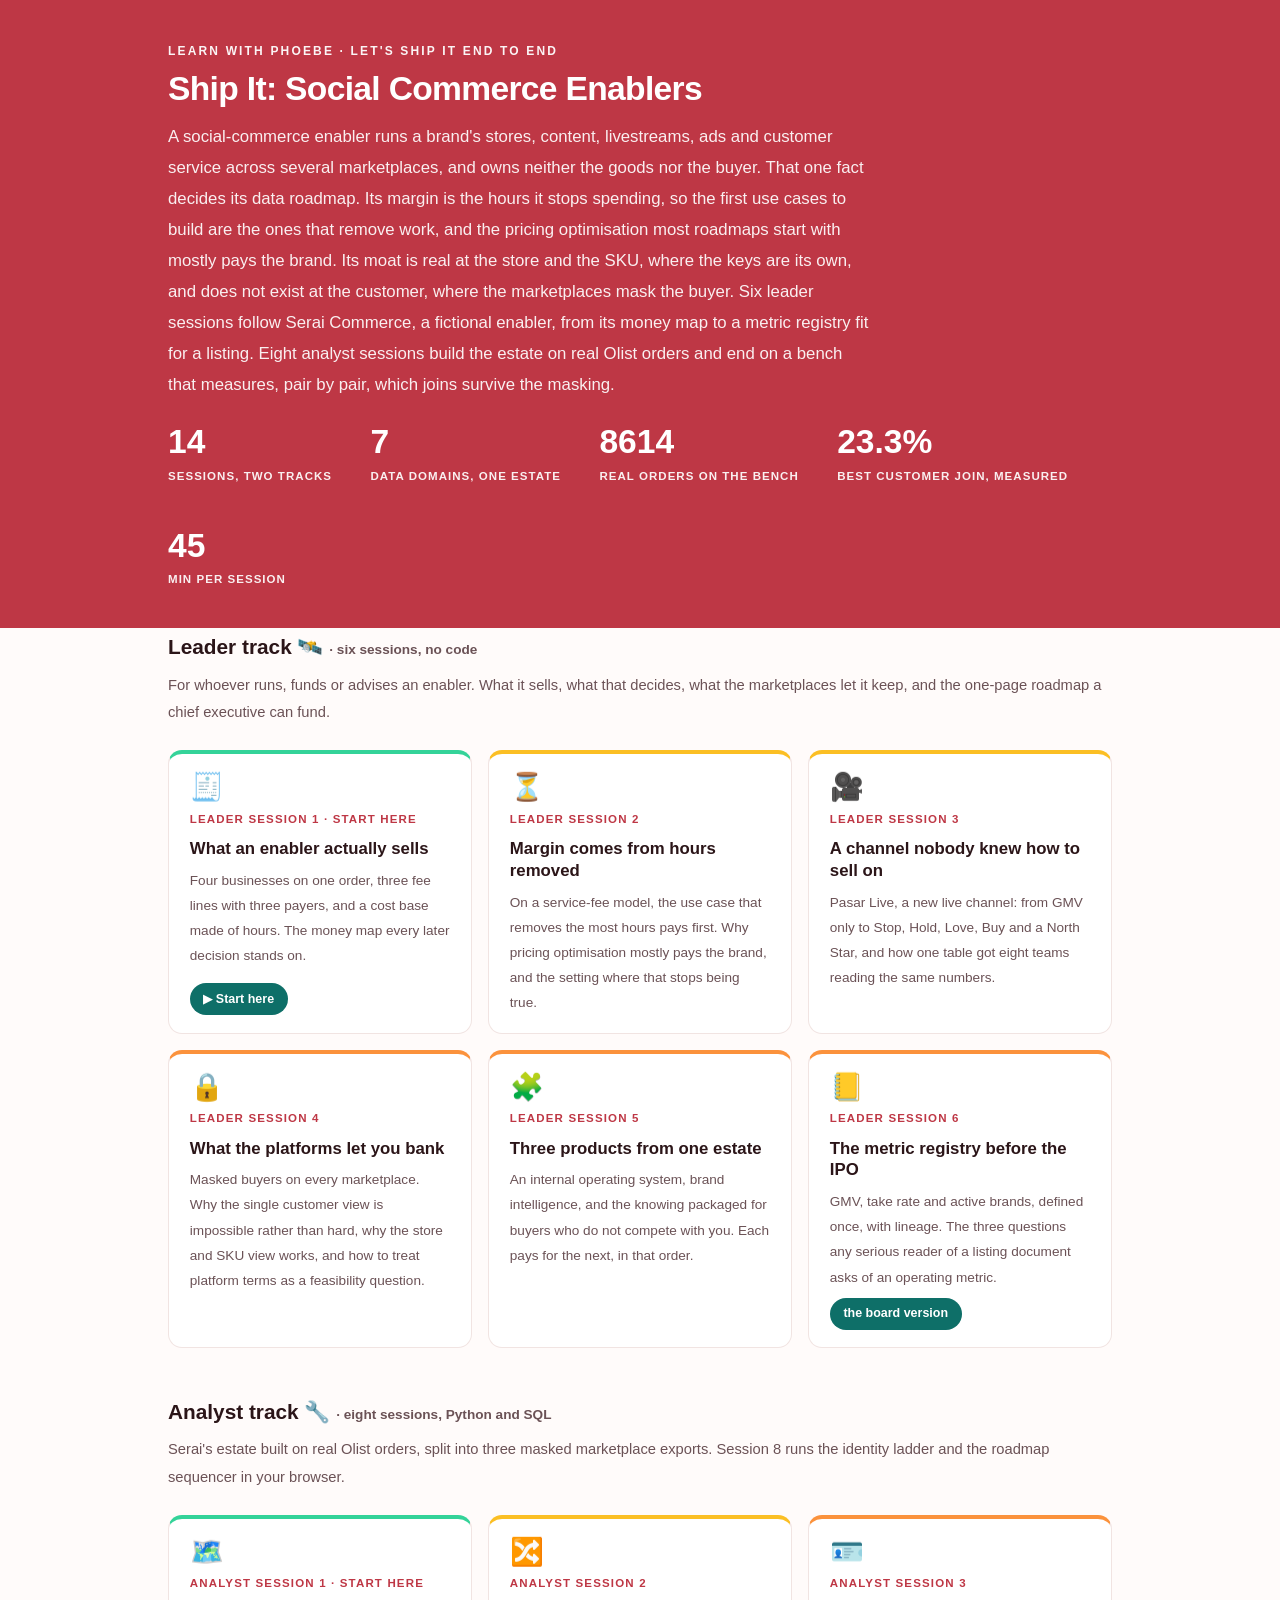
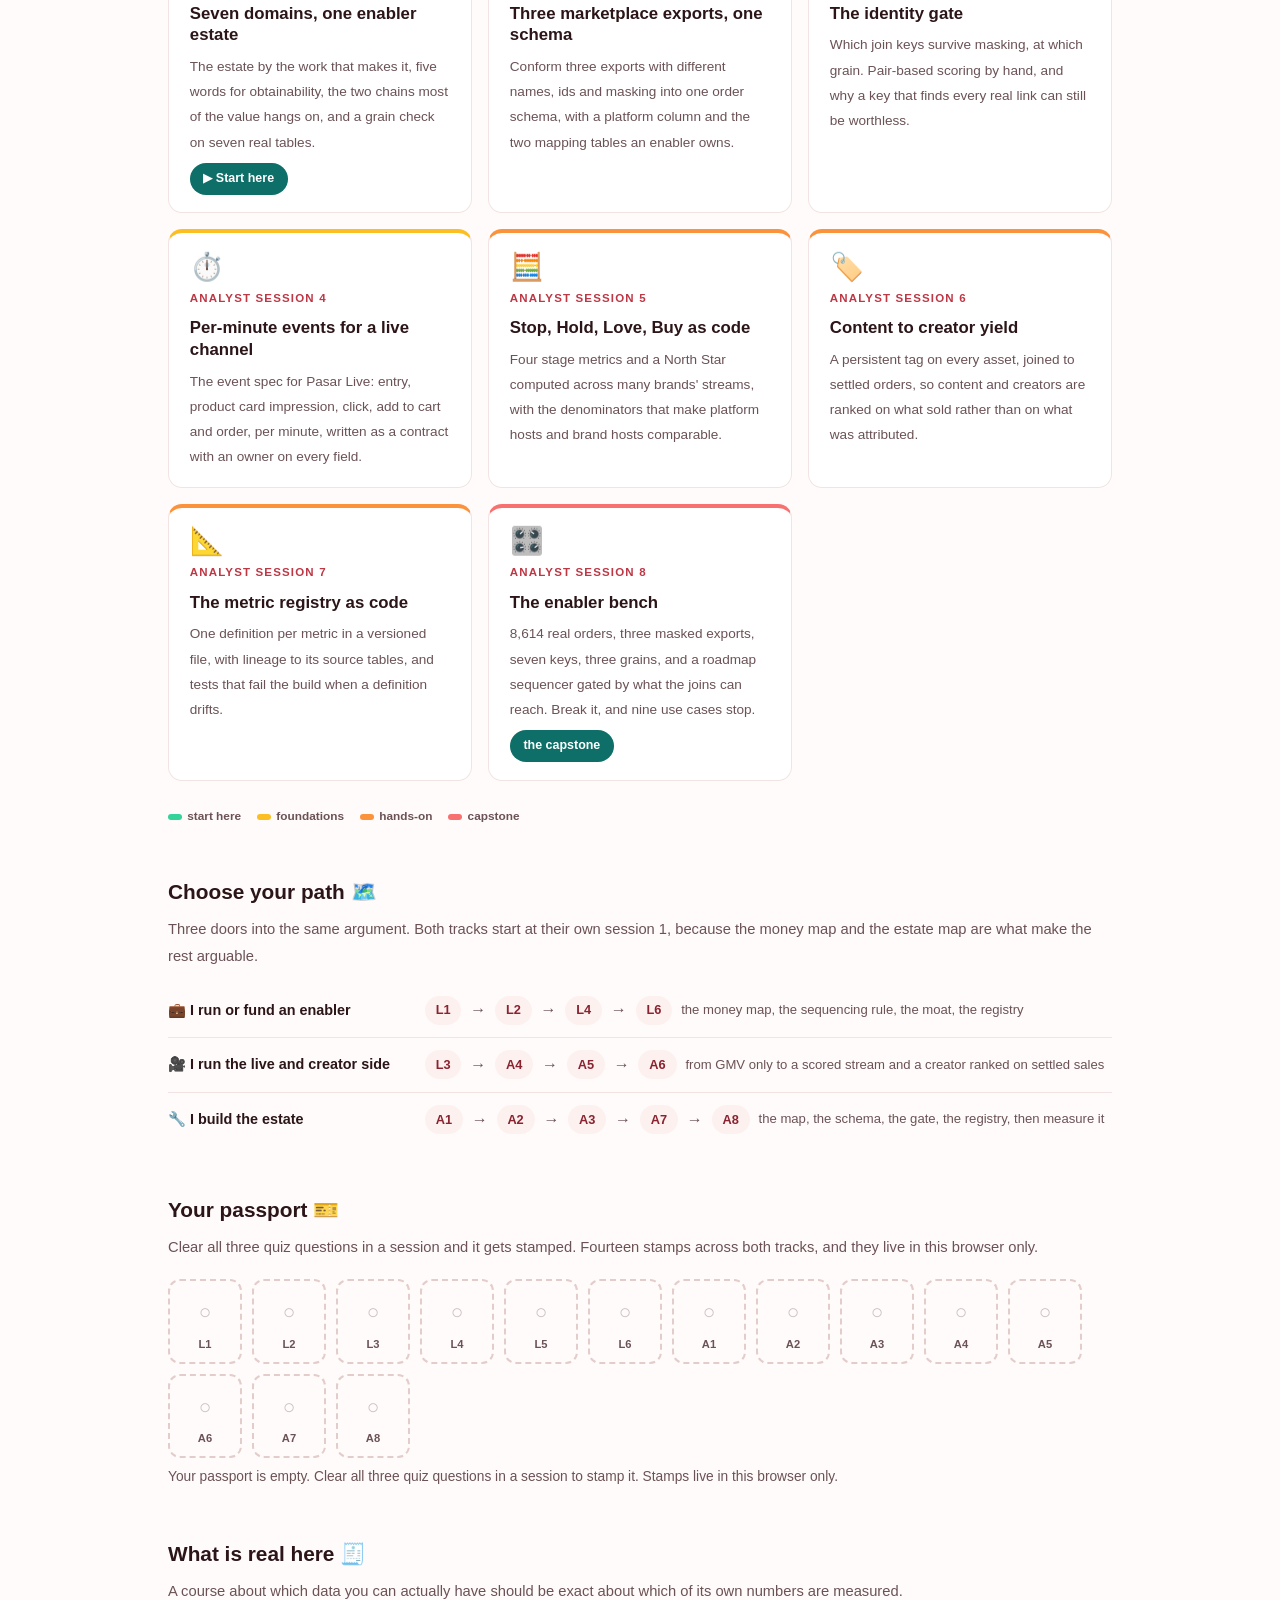
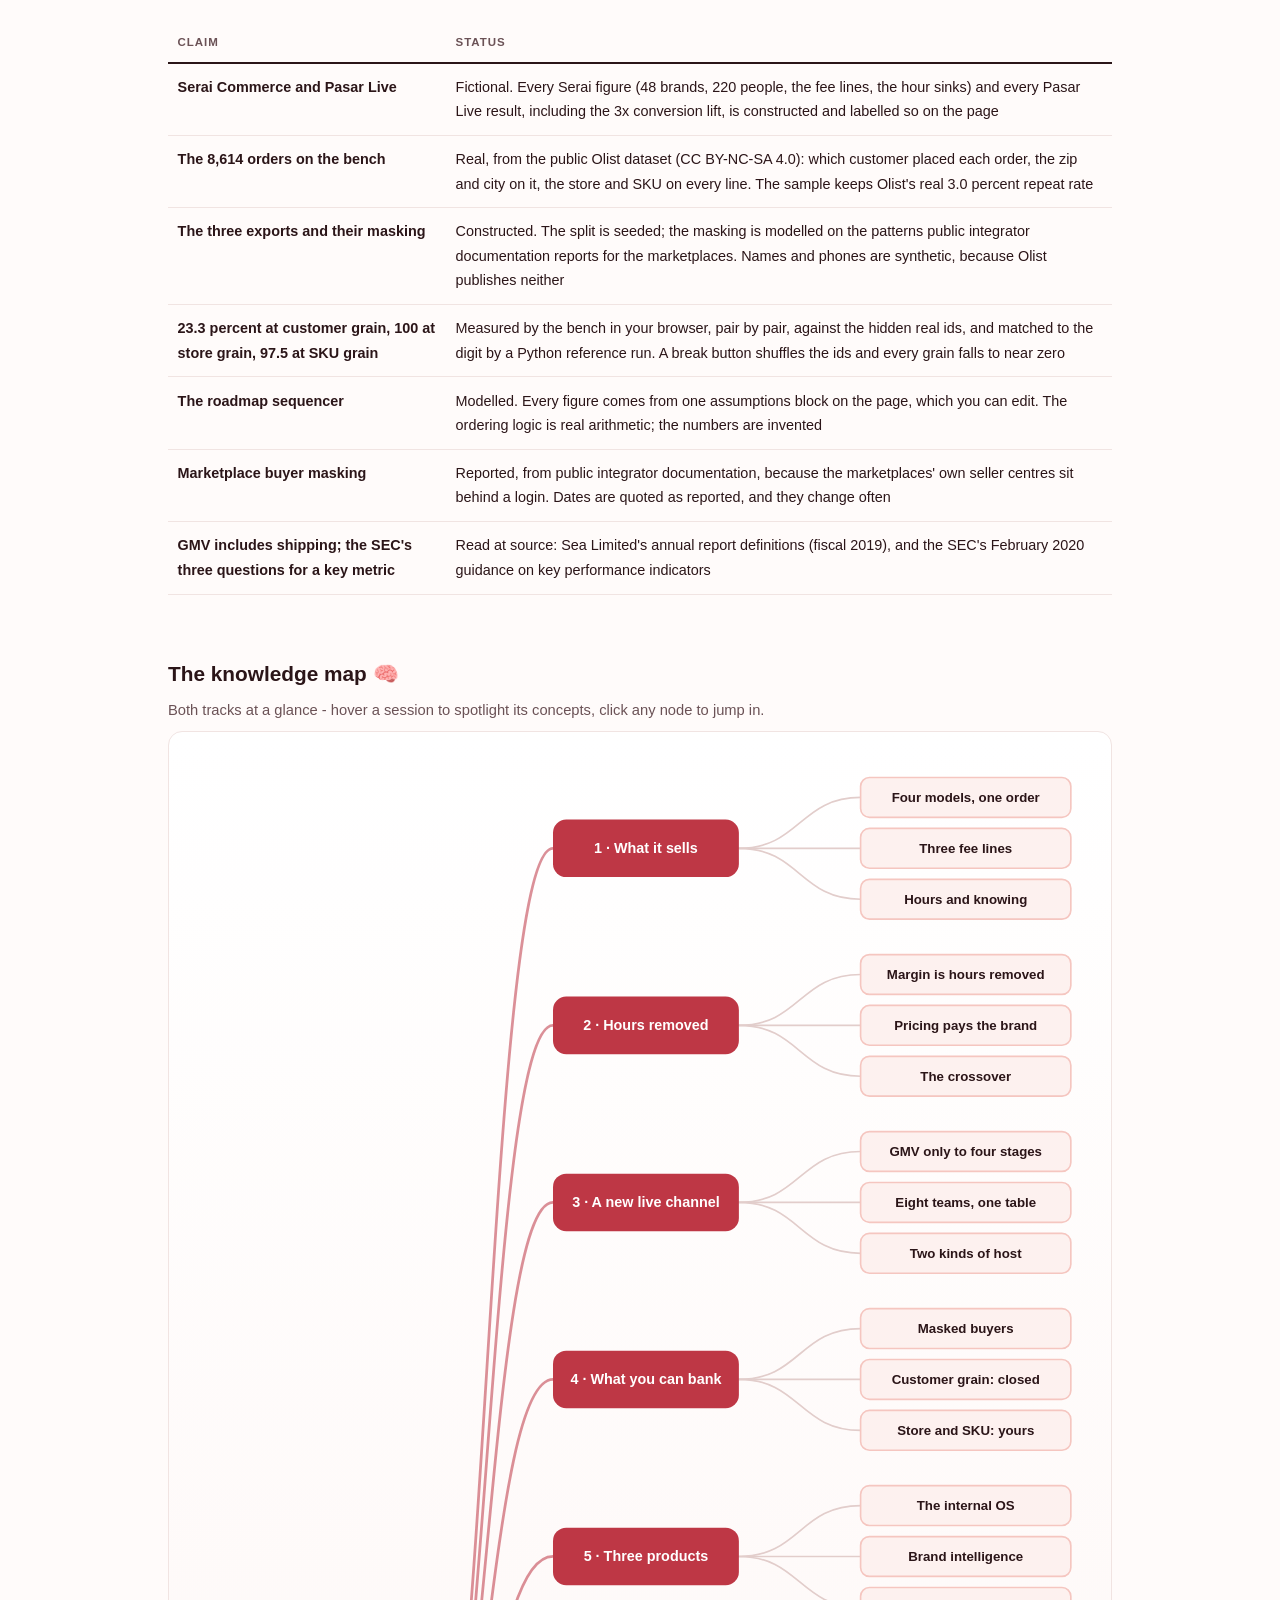
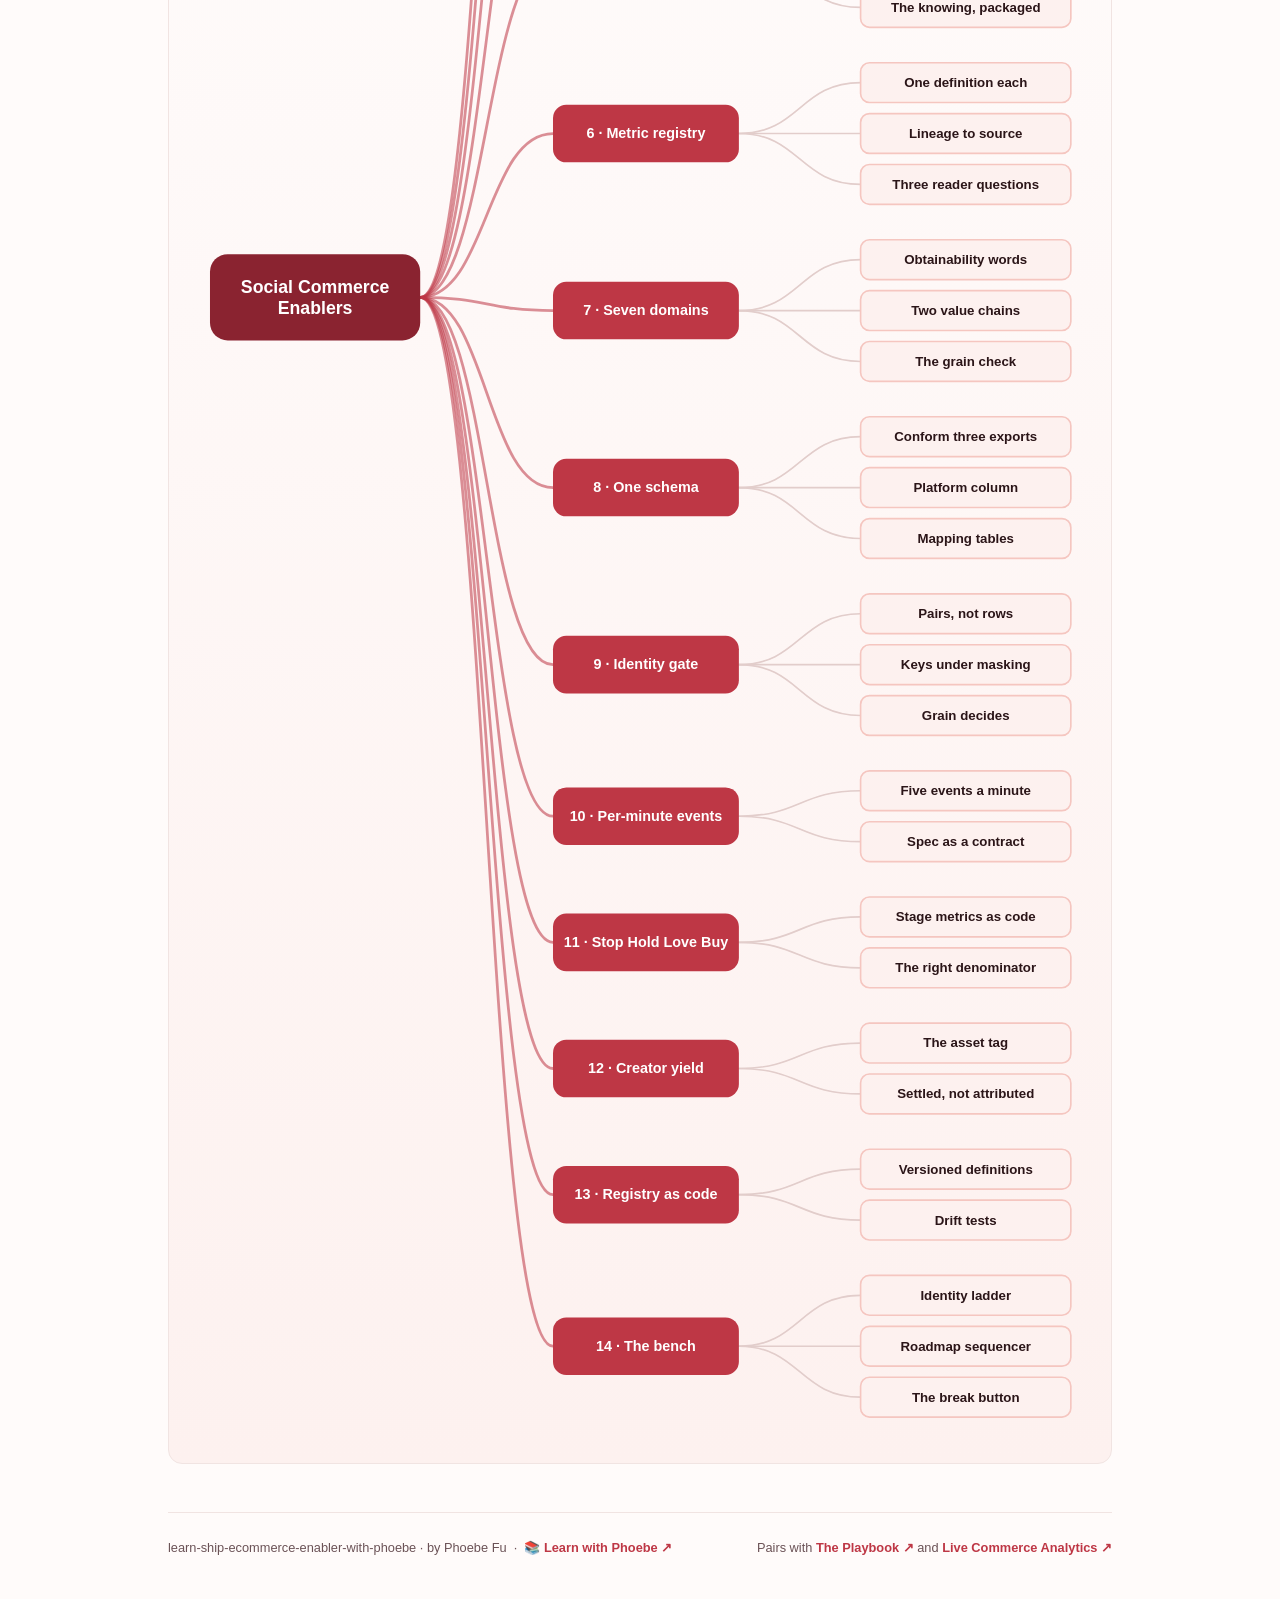
==== index.html @ 6686a864 "Ship It: Social Commerce Enablers - leader 6 + analyst 8 with a real enabler bench A fictional SEA e" ====
<!DOCTYPE html>
<html lang="en">
<head>
<meta charset="UTF-8">
<meta name="viewport" content="width=device-width, initial-scale=1.0">
<!-- social:start -->
<meta name="description" content="Fourteen sessions on the data roadmap of a social-commerce enabler: what it sells, why its margin is hours removed, what the marketplaces let it keep, and a bench on real orders where the customer join stops at 23.3 percent and the store join holds at 100. Free, by Phoebe Fu.">
<meta property="og:type" content="website">
<meta property="og:site_name" content="Learn with Phoebe">
<meta property="og:title" content="Ship It: Social Commerce Enablers - Learn with Phoebe">
<meta property="og:description" content="An enabler owns neither the goods nor the buyer. So its margin is hours removed, its moat is the store and the SKU, and pricing optimisation mostly pays the brand.">
<meta property="og:url" content="https://phoebefu6.github.io/learn-ship-ecommerce-enabler-with-phoebe/">
<meta property="og:image" content="https://phoebefu6.github.io/learn-ship-ecommerce-enabler-with-phoebe/assets/og-cover.png">
<meta name="twitter:card" content="summary_large_image">
<meta name="twitter:title" content="Ship It: Social Commerce Enablers - Learn with Phoebe">
<meta name="twitter:description" content="The customer join stops at 23.3 percent. The store join holds at 100. Build the roadmap on the one that holds.">
<meta name="twitter:image" content="https://phoebefu6.github.io/learn-ship-ecommerce-enabler-with-phoebe/assets/og-cover.png">
<!-- social:end -->
<title>Ship It: Social Commerce Enablers - Learn with Phoebe</title>
<link rel="stylesheet" href="assets/style.css?v=2">
<style>

  .stats-row { display: flex; gap: 2.4rem; margin-top: 1.5rem; flex-wrap: wrap; }
  .stat b { display: block; font-size: 2.1rem; font-weight: 800; line-height: 1.05; font-variant-numeric: tabular-nums; }
  .stat span { font-size: .72rem; opacity: .92; text-transform: uppercase; letter-spacing: .09em; font-weight: 600; }

  .course-grid { display: grid; grid-template-columns: repeat(auto-fit, minmax(17rem, 1fr)); gap: 1rem; margin-top: 1.5rem; }
  .course-card {
    border: 1px solid var(--hairline);
    border-top: 4px solid var(--diff, var(--indigo));
    border-radius: var(--radius);
    padding: 1.2rem 1.3rem 1.1rem;
    display: flex;
    flex-direction: column;
    gap: .5rem;
    text-decoration: none;
    color: var(--ink);
    background: #fff;
    transition: box-shadow .15s ease, border-color .15s ease, transform .15s ease;
    position: relative;
  }
  .course-card:hover { border-color: var(--indigo-soft); border-top-color: var(--diff, var(--indigo)); box-shadow: 0 8px 28px rgba(var(--shadow-rgb),.16); transform: translateY(-3px); }
  .course-card .cicon { font-size: 1.7rem; line-height: 1; }
  .course-card .cnum { font-size: .72rem; font-weight: 700; color: var(--indigo); text-transform: uppercase; letter-spacing: .1em; }
  .course-card h3 { font-size: 1.05rem; font-weight: 800; line-height: 1.3; }
  .course-card p { font-size: .85rem; color: var(--muted); flex: 1; }
  .course-card .meta { display: flex; gap: .4rem; flex-wrap: wrap; }

  .diff-legend { display: flex; gap: 1rem; margin-top: 1.6rem; font-size: .74rem; color: var(--muted); font-weight: 600; flex-wrap: wrap; }
  .diff-legend i { display: inline-block; width: .85rem; height: .35rem; border-radius: 999px; margin-right: .35rem; vertical-align: middle; }

  .paths { margin-top: 2.6rem; }
  .paths h2 { font-size: 1.3rem; font-weight: 800; margin-bottom: .3rem; }
  .paths .plede { color: var(--muted); font-size: .92rem; margin-bottom: .8rem; }
  .path { display: flex; gap: .55rem; align-items: center; padding: .75rem 0; border-bottom: .5px solid var(--hairline); flex-wrap: wrap; }
  .path:last-child { border-bottom: none; }
  .path b { min-width: 15.5rem; font-size: .9rem; }
  .path .pstep { background: var(--indigo-50); color: var(--indigo-deep); border-radius: 999px; padding: .16rem .68rem; font-weight: 700; font-size: .8rem; text-decoration: none; transition: all .12s ease; }
  .path .pstep:hover { background: var(--indigo-deep); color: #fff; }
  .path .parr { color: var(--muted); font-weight: 700; }

  .mm-section { margin-top: 1.6rem; }
  .mm-section h2 { font-size: 1.3rem; font-weight: 800; margin-bottom: .2rem; }
  .mm-section .mm-lede { color: var(--muted); font-size: .92rem; margin-bottom: .4rem; }
  .mm-wrap { border: 1px solid var(--hairline); border-radius: var(--radius); background: linear-gradient(180deg, #fff, var(--indigo-50)); padding: .6rem; overflow-x: auto; }
  .mm-svg { width: 100%; height: auto; display: block; max-width: 60rem; margin: 0 auto; min-width: 34rem; }
  .mm-link { cursor: pointer; text-decoration: none; }
  .mm-node rect { transition: opacity .15s ease, filter .15s ease; }
  .mm-node text { pointer-events: none; }
  .mm-link:hover .mm-node rect { filter: brightness(1.06); }
  .mm-edge { transition: opacity .15s ease; }
</style>
</head>
<body>

<header class="masthead">
  <div class="wrap">
    <div class="eyebrow">Learn with Phoebe · Let's Ship It End to End</div>
    <h1>Ship It: <span class="accent">Social Commerce Enablers</span></h1>
    <p class="sub">A social-commerce enabler runs a brand's stores, content, livestreams, ads and customer service across several marketplaces, and owns neither the goods nor the buyer. That one fact decides its data roadmap. Its margin is the hours it stops spending, so the first use cases to build are the ones that remove work, and the pricing optimisation most roadmaps start with mostly pays the brand. Its moat is real at the store and the SKU, where the keys are its own, and does not exist at the customer, where the marketplaces mask the buyer. Six leader sessions follow Serai Commerce, a fictional enabler, from its money map to a metric registry fit for a listing. Eight analyst sessions build the estate on real Olist orders and end on a bench that measures, pair by pair, which joins survive the masking.</p>
    <div class="stats-row">
      <div class="stat"><b data-count="14">14</b><span>sessions, two tracks</span></div>
      <div class="stat"><b data-count="7">7</b><span>data domains, one estate</span></div>
      <div class="stat"><b data-count="8614">8614</b><span>real orders on the bench</span></div>
      <div class="stat"><b>23.3%</b><span>best customer join, measured</span></div>
      <div class="stat"><b data-count="45">45</b><span>min per session</span></div>
    </div>
  </div>
</header>

<main class="wrap">

  <section class="section">
    <div class="paths" style="margin-top:0">
      <h2>Leader track 🛰️ <span style="font-size:.85rem;font-weight:600;color:var(--muted)">· six sessions, no code</span></h2>
      <p class="plede">For whoever runs, funds or advises an enabler. What it sells, what that decides, what the marketplaces let it keep, and the one-page roadmap a chief executive can fund.</p>
    </div>

    <div class="course-grid">
      <a class="course-card" href="courses/a1-what-an-enabler-sells.html" style="--diff:#34D399">
        <span class="cicon">🧾</span>
        <span class="cnum">Leader session 1 · start here</span>
        <h3>What an enabler actually sells</h3>
        <p>Four businesses on one order, three fee lines with three payers, and a cost base made of hours. The money map every later decision stands on.</p>
        <span class="meta"><span class="pill amber">▶ Start here</span></span>
      </a>
      <a class="course-card" href="courses/a2-hours-removed.html" style="--diff:#FBBF24">
        <span class="cicon">⏳</span>
        <span class="cnum">Leader session 2</span>
        <h3>Margin comes from hours removed</h3>
        <p>On a service-fee model, the use case that removes the most hours pays first. Why pricing optimisation mostly pays the brand, and the setting where that stops being true.</p>
      </a>
      <a class="course-card" href="courses/a3-a-channel-nobody-knew.html" style="--diff:#FBBF24">
        <span class="cicon">🎥</span>
        <span class="cnum">Leader session 3</span>
        <h3>A channel nobody knew how to sell on</h3>
        <p>Pasar Live, a new live channel: from GMV only to Stop, Hold, Love, Buy and a North Star, and how one table got eight teams reading the same numbers.</p>
      </a>
      <a class="course-card" href="courses/a4-what-the-platforms-let-you-bank.html" style="--diff:#FB923C">
        <span class="cicon">🔒</span>
        <span class="cnum">Leader session 4</span>
        <h3>What the platforms let you bank</h3>
        <p>Masked buyers on every marketplace. Why the single customer view is impossible rather than hard, why the store and SKU view works, and how to treat platform terms as a feasibility question.</p>
      </a>
      <a class="course-card" href="courses/a5-three-products-one-estate.html" style="--diff:#FB923C">
        <span class="cicon">🧩</span>
        <span class="cnum">Leader session 5</span>
        <h3>Three products from one estate</h3>
        <p>An internal operating system, brand intelligence, and the knowing packaged for buyers who do not compete with you. Each pays for the next, in that order.</p>
      </a>
      <a class="course-card" href="courses/a6-metric-registry-before-ipo.html" style="--diff:#FB923C">
        <span class="cicon">📒</span>
        <span class="cnum">Leader session 6</span>
        <h3>The metric registry before the IPO</h3>
        <p>GMV, take rate and active brands, defined once, with lineage. The three questions any serious reader of a listing document asks of an operating metric.</p>
        <span class="meta"><span class="pill amber">the board version</span></span>
      </a>
    </div>
  </section>

  <section class="section">
    <div class="paths" style="margin-top:0">
      <h2>Analyst track 🔧 <span style="font-size:.85rem;font-weight:600;color:var(--muted)">· eight sessions, Python and SQL</span></h2>
      <p class="plede">Serai's estate built on real Olist orders, split into three masked marketplace exports. Session 8 runs the identity ladder and the roadmap sequencer in your browser.</p>
    </div>

    <div class="course-grid">
      <a class="course-card" href="courses/b1-seven-domains.html" style="--diff:#34D399">
        <span class="cicon">🗺️</span>
        <span class="cnum">Analyst session 1 · start here</span>
        <h3>Seven domains, one enabler estate</h3>
        <p>The estate by the work that makes it, five words for obtainability, the two chains most of the value hangs on, and a grain check on seven real tables.</p>
        <span class="meta"><span class="pill amber">▶ Start here</span></span>
      </a>
      <a class="course-card" href="courses/b2-three-exports-one-schema.html" style="--diff:#FBBF24">
        <span class="cicon">🔀</span>
        <span class="cnum">Analyst session 2</span>
        <h3>Three marketplace exports, one schema</h3>
        <p>Conform three exports with different names, ids and masking into one order schema, with a platform column and the two mapping tables an enabler owns.</p>
      </a>
      <a class="course-card" href="courses/b3-the-identity-gate.html" style="--diff:#FB923C">
        <span class="cicon">🪪</span>
        <span class="cnum">Analyst session 3</span>
        <h3>The identity gate</h3>
        <p>Which join keys survive masking, at which grain. Pair-based scoring by hand, and why a key that finds every real link can still be worthless.</p>
      </a>
      <a class="course-card" href="courses/b4-per-minute-events.html" style="--diff:#FBBF24">
        <span class="cicon">⏱️</span>
        <span class="cnum">Analyst session 4</span>
        <h3>Per-minute events for a live channel</h3>
        <p>The event spec for Pasar Live: entry, product card impression, click, add to cart and order, per minute, written as a contract with an owner on every field.</p>
      </a>
      <a class="course-card" href="courses/b5-stop-hold-love-buy.html" style="--diff:#FB923C">
        <span class="cicon">🧮</span>
        <span class="cnum">Analyst session 5</span>
        <h3>Stop, Hold, Love, Buy as code</h3>
        <p>Four stage metrics and a North Star computed across many brands' streams, with the denominators that make platform hosts and brand hosts comparable.</p>
      </a>
      <a class="course-card" href="courses/b6-content-to-creator-yield.html" style="--diff:#FB923C">
        <span class="cicon">🏷️</span>
        <span class="cnum">Analyst session 6</span>
        <h3>Content to creator yield</h3>
        <p>A persistent tag on every asset, joined to settled orders, so content and creators are ranked on what sold rather than on what was attributed.</p>
      </a>
      <a class="course-card" href="courses/b7-registry-as-code.html" style="--diff:#FB923C">
        <span class="cicon">📐</span>
        <span class="cnum">Analyst session 7</span>
        <h3>The metric registry as code</h3>
        <p>One definition per metric in a versioned file, with lineage to its source tables, and tests that fail the build when a definition drifts.</p>
      </a>
      <a class="course-card" href="courses/b8-the-enabler-bench.html" style="--diff:#F87171">
        <span class="cicon">🎛️</span>
        <span class="cnum">Analyst session 8</span>
        <h3>The enabler bench</h3>
        <p>8,614 real orders, three masked exports, seven keys, three grains, and a roadmap sequencer gated by what the joins can reach. Break it, and nine use cases stop.</p>
        <span class="meta"><span class="pill amber">the capstone</span></span>
      </a>
    </div>

    <div class="diff-legend">
      <span><i style="background:#34D399"></i>start here</span>
      <span><i style="background:#FBBF24"></i>foundations</span>
      <span><i style="background:#FB923C"></i>hands-on</span>
      <span><i style="background:#F87171"></i>capstone</span>
    </div>
  </section>

  <section class="section">
    <div class="paths">
      <h2>Choose your path 🗺️</h2>
      <p class="plede">Three doors into the same argument. Both tracks start at their own session 1, because the money map and the estate map are what make the rest arguable.</p>
      <div class="path"><b>💼 I run or fund an enabler</b>
        <a class="pstep" href="courses/a1-what-an-enabler-sells.html">L1</a>
        <span class="parr">→</span>
        <a class="pstep" href="courses/a2-hours-removed.html">L2</a>
        <span class="parr">→</span>
        <a class="pstep" href="courses/a4-what-the-platforms-let-you-bank.html">L4</a>
        <span class="parr">→</span>
        <a class="pstep" href="courses/a6-metric-registry-before-ipo.html">L6</a>
        <span style="font-size:.82rem;color:var(--muted)">the money map, the sequencing rule, the moat, the registry</span>
      </div>
      <div class="path"><b>🎥 I run the live and creator side</b>
        <a class="pstep" href="courses/a3-a-channel-nobody-knew.html">L3</a>
        <span class="parr">→</span>
        <a class="pstep" href="courses/b4-per-minute-events.html">A4</a>
        <span class="parr">→</span>
        <a class="pstep" href="courses/b5-stop-hold-love-buy.html">A5</a>
        <span class="parr">→</span>
        <a class="pstep" href="courses/b6-content-to-creator-yield.html">A6</a>
        <span style="font-size:.82rem;color:var(--muted)">from GMV only to a scored stream and a creator ranked on settled sales</span>
      </div>
      <div class="path"><b>🔧 I build the estate</b>
        <a class="pstep" href="courses/b1-seven-domains.html">A1</a>
        <span class="parr">→</span>
        <a class="pstep" href="courses/b2-three-exports-one-schema.html">A2</a>
        <span class="parr">→</span>
        <a class="pstep" href="courses/b3-the-identity-gate.html">A3</a>
        <span class="parr">→</span>
        <a class="pstep" href="courses/b7-registry-as-code.html">A7</a>
        <span class="parr">→</span>
        <a class="pstep" href="courses/b8-the-enabler-bench.html">A8</a>
        <span style="font-size:.82rem;color:var(--muted)">the map, the schema, the gate, the registry, then measure it</span>
      </div>
    </div>
  </section>

  <section class="section">
    <div class="paths" style="margin-top:0">
      <h2>Your passport 🎫</h2>
      <p class="plede">Clear all three quiz questions in a session and it gets stamped. Fourteen stamps across both tracks, and they live in this browser only.</p>
    </div>
    <div class="pp-strip"></div>
  </section>

  <section class="section">
    <div class="paths" style="margin-top:0">
      <h2>What is real here 🧾</h2>
      <p class="plede">A course about which data you can actually have should be exact about which of its own numbers are measured.</p>
    </div>
    <table class="clean">
      <tr><th>Claim</th><th>Status</th></tr>
      <tr><td>Serai Commerce and Pasar Live</td><td>Fictional. Every Serai figure (48 brands, 220 people, the fee lines, the hour sinks) and every Pasar Live result, including the 3x conversion lift, is constructed and labelled so on the page</td></tr>
      <tr><td>The 8,614 orders on the bench</td><td>Real, from the public Olist dataset (CC BY-NC-SA 4.0): which customer placed each order, the zip and city on it, the store and SKU on every line. The sample keeps Olist's real 3.0 percent repeat rate</td></tr>
      <tr><td>The three exports and their masking</td><td>Constructed. The split is seeded; the masking is modelled on the patterns public integrator documentation reports for the marketplaces. Names and phones are synthetic, because Olist publishes neither</td></tr>
      <tr><td>23.3 percent at customer grain, 100 at store grain, 97.5 at SKU grain</td><td>Measured by the bench in your browser, pair by pair, against the hidden real ids, and matched to the digit by a Python reference run. A break button shuffles the ids and every grain falls to near zero</td></tr>
      <tr><td>The roadmap sequencer</td><td>Modelled. Every figure comes from one assumptions block on the page, which you can edit. The ordering logic is real arithmetic; the numbers are invented</td></tr>
      <tr><td>Marketplace buyer masking</td><td>Reported, from public integrator documentation, because the marketplaces' own seller centres sit behind a login. Dates are quoted as reported, and they change often</td></tr>
      <tr><td>GMV includes shipping; the SEC's three questions for a key metric</td><td>Read at source: Sea Limited's annual report definitions (fiscal 2019), and the SEC's February 2020 guidance on key performance indicators</td></tr>
    </table>
  </section>

  <section class="section mm-section">
    <h2>The knowledge map 🧠</h2>
    <p class="mm-lede">Both tracks at a glance - hover a session to spotlight its concepts, click any node to jump in.</p>
    <div class="mm-wrap"><div id="mindmap"></div></div>
  </section>

  <footer class="pagefoot">
    <span>learn-ship-ecommerce-enabler-with-phoebe · by Phoebe Fu &nbsp;·&nbsp; 📚 <a href="https://phoebefu6.github.io/learn-with-phoebe/">Learn with Phoebe ↗</a></span>
    <span>Pairs with <a href="https://phoebefu6.github.io/learn-ship-playbook-with-phoebe/">The Playbook ↗</a> and <a href="https://phoebefu6.github.io/learn-live-commerce-analytics-with-phoebe/">Live Commerce Analytics ↗</a></span>
  </footer>

</main>

<script>
window.MINDMAP_DATA = {
  "title": "Social Commerce\nEnablers",
  "centerColor": "#8A2330",
  "sessions": [
    {
      "label": "What it sells",
      "href": "courses/a1-what-an-enabler-sells.html",
      "color": "#34D399",
      "concepts": [
        {
          "label": "Four models, one order",
          "href": "courses/a1-what-an-enabler-sells.html"
        },
        {
          "label": "Three fee lines",
          "href": "courses/a1-what-an-enabler-sells.html"
        },
        {
          "label": "Hours and knowing",
          "href": "courses/a1-what-an-enabler-sells.html"
        }
      ]
    },
    {
      "label": "Hours removed",
      "href": "courses/a2-hours-removed.html",
      "color": "#FBBF24",
      "concepts": [
        {
          "label": "Margin is hours removed",
          "href": "courses/a2-hours-removed.html"
        },
        {
          "label": "Pricing pays the brand",
          "href": "courses/a2-hours-removed.html"
        },
        {
          "label": "The crossover",
          "href": "courses/a2-hours-removed.html"
        }
      ]
    },
    {
      "label": "A new live channel",
      "href": "courses/a3-a-channel-nobody-knew.html",
      "color": "#FBBF24",
      "concepts": [
        {
          "label": "GMV only to four stages",
          "href": "courses/a3-a-channel-nobody-knew.html"
        },
        {
          "label": "Eight teams, one table",
          "href": "courses/a3-a-channel-nobody-knew.html"
        },
        {
          "label": "Two kinds of host",
          "href": "courses/a3-a-channel-nobody-knew.html"
        }
      ]
    },
    {
      "label": "What you can bank",
      "href": "courses/a4-what-the-platforms-let-you-bank.html",
      "color": "#FB923C",
      "concepts": [
        {
          "label": "Masked buyers",
          "href": "courses/a4-what-the-platforms-let-you-bank.html"
        },
        {
          "label": "Customer grain: closed",
          "href": "courses/a4-what-the-platforms-let-you-bank.html"
        },
        {
          "label": "Store and SKU: yours",
          "href": "courses/a4-what-the-platforms-let-you-bank.html"
        }
      ]
    },
    {
      "label": "Three products",
      "href": "courses/a5-three-products-one-estate.html",
      "color": "#FB923C",
      "concepts": [
        {
          "label": "The internal OS",
          "href": "courses/a5-three-products-one-estate.html"
        },
        {
          "label": "Brand intelligence",
          "href": "courses/a5-three-products-one-estate.html"
        },
        {
          "label": "The knowing, packaged",
          "href": "courses/a5-three-products-one-estate.html"
        }
      ]
    },
    {
      "label": "Metric registry",
      "href": "courses/a6-metric-registry-before-ipo.html",
      "color": "#FB923C",
      "concepts": [
        {
          "label": "One definition each",
          "href": "courses/a6-metric-registry-before-ipo.html"
        },
        {
          "label": "Lineage to source",
          "href": "courses/a6-metric-registry-before-ipo.html"
        },
        {
          "label": "Three reader questions",
          "href": "courses/a6-metric-registry-before-ipo.html"
        }
      ]
    },
    {
      "label": "Seven domains",
      "href": "courses/b1-seven-domains.html",
      "color": "#34D399",
      "concepts": [
        {
          "label": "Obtainability words",
          "href": "courses/b1-seven-domains.html"
        },
        {
          "label": "Two value chains",
          "href": "courses/b1-seven-domains.html"
        },
        {
          "label": "The grain check",
          "href": "courses/b1-seven-domains.html"
        }
      ]
    },
    {
      "label": "One schema",
      "href": "courses/b2-three-exports-one-schema.html",
      "color": "#FBBF24",
      "concepts": [
        {
          "label": "Conform three exports",
          "href": "courses/b2-three-exports-one-schema.html"
        },
        {
          "label": "Platform column",
          "href": "courses/b2-three-exports-one-schema.html"
        },
        {
          "label": "Mapping tables",
          "href": "courses/b2-three-exports-one-schema.html"
        }
      ]
    },
    {
      "label": "Identity gate",
      "href": "courses/b3-the-identity-gate.html",
      "color": "#FB923C",
      "concepts": [
        {
          "label": "Pairs, not rows",
          "href": "courses/b3-the-identity-gate.html"
        },
        {
          "label": "Keys under masking",
          "href": "courses/b3-the-identity-gate.html"
        },
        {
          "label": "Grain decides",
          "href": "courses/b3-the-identity-gate.html"
        }
      ]
    },
    {
      "label": "Per-minute events",
      "href": "courses/b4-per-minute-events.html",
      "color": "#FBBF24",
      "concepts": [
        {
          "label": "Five events a minute",
          "href": "courses/b4-per-minute-events.html"
        },
        {
          "label": "Spec as a contract",
          "href": "courses/b4-per-minute-events.html"
        }
      ]
    },
    {
      "label": "Stop Hold Love Buy",
      "href": "courses/b5-stop-hold-love-buy.html",
      "color": "#FB923C",
      "concepts": [
        {
          "label": "Stage metrics as code",
          "href": "courses/b5-stop-hold-love-buy.html"
        },
        {
          "label": "The right denominator",
          "href": "courses/b5-stop-hold-love-buy.html"
        }
      ]
    },
    {
      "label": "Creator yield",
      "href": "courses/b6-content-to-creator-yield.html",
      "color": "#FB923C",
      "concepts": [
        {
          "label": "The asset tag",
          "href": "courses/b6-content-to-creator-yield.html"
        },
        {
          "label": "Settled, not attributed",
          "href": "courses/b6-content-to-creator-yield.html"
        }
      ]
    },
    {
      "label": "Registry as code",
      "href": "courses/b7-registry-as-code.html",
      "color": "#FB923C",
      "concepts": [
        {
          "label": "Versioned definitions",
          "href": "courses/b7-registry-as-code.html"
        },
        {
          "label": "Drift tests",
          "href": "courses/b7-registry-as-code.html"
        }
      ]
    },
    {
      "label": "The bench",
      "href": "courses/b8-the-enabler-bench.html",
      "color": "#F87171",
      "concepts": [
        {
          "label": "Identity ladder",
          "href": "courses/b8-the-enabler-bench.html"
        },
        {
          "label": "Roadmap sequencer",
          "href": "courses/b8-the-enabler-bench.html"
        },
        {
          "label": "The break button",
          "href": "courses/b8-the-enabler-bench.html"
        }
      ]
    }
  ]
};
</script>
<script src="assets/mindmap.js?v=1"></script>
<script src="assets/app.js?v=1"></script>
</body>
</html>
---- assets/style.css ----
/* learn-ship-ecommerce-enabler-with-phoebe - editorial bold design system
   Accent: social-commerce coral #BE3745 · deep #8A2330 · contrast: deep teal #0E6F68
   (CSS var names still read --indigo/--amber; they hold coral and teal values.)
   Scaffolded from learn-data-observability-with-phoebe. Every donor colour recomputed;
   the donor's --amber-ink-on---amber pills (1.5:1) and the .16 audience chip were fixed to
   white on the contrast fill (6.0:1) and a .08 chip wash, measured on painted pixels. */

:root {
  --indigo: #BE3745;
  --indigo-deep: #8A2330;
  --indigo-mid: #E0685E;
  --indigo-soft: #F5C6C0;
  --indigo-50: #FDF1EF;
  --ink: #2B1518;
  --muted: #6B5256;
  --faint: #E2CDCB;
  --hairline: #F1E4E2;
  --amber: #0E6F68;
  --amber-ink: #0A4D48;
  --amber-50: #E2F3F0;
  --paper: #FFFBFA;
  --code-bg: #2B1518;
  --code-ink: #FBE9E6;
  --scrim-rgb: 43,21,24;
  --shadow-rgb: 190,55,69;
  --radius: 14px;
}

* { margin: 0; padding: 0; box-sizing: border-box; }

html { font-size: 16px; scroll-behavior: smooth; }
html.zoom-125 { font-size: 20px; }
html.zoom-150 { font-size: 24px; }

body {
  font-family: "Inter", -apple-system, BlinkMacSystemFont, "Segoe UI", Roboto, sans-serif;
  background: var(--paper);
  color: var(--ink);
  line-height: 1.85;
  font-feature-settings: "tnum";
}

.wrap { max-width: 62rem; margin: 0 auto; padding: 0 1.5rem; }

/* ---------- header band ---------- */
.masthead {
  background: var(--indigo);
  color: #fff;
  padding: 2.5rem 0 2.25rem;
}
.masthead .eyebrow {
  font-size: .75rem;
  letter-spacing: .18em;
  text-transform: uppercase;
  opacity: .95;
  font-weight: 600;
}
.masthead h1 {
  font-size: 2.1rem;
  line-height: 1.15;
  font-weight: 800;
  margin: .5rem 0 .75rem;
  letter-spacing: -.02em;
}
.masthead h1 .accent { color: inherit; }
.masthead .sub { font-size: 1.05rem; opacity: .92; max-width: 44rem; }

.chip-row { display: flex; flex-wrap: wrap; gap: .5rem; margin-top: 1.1rem; }
.chip {
  display: inline-flex;
  align-items: center;
  gap: .35rem;
  border-radius: 999px;
  padding: .25rem .8rem;
  font-size: .78rem;
  font-weight: 600;
  white-space: nowrap;
}
.chip.level { background: #fff; color: var(--indigo); }
.chip.audience { background: rgba(255,255,255,.08); color: #fff; border: 1px solid rgba(255,255,255,.35); }
.chip.time { background: var(--ink); color: #fff; font-variant-numeric: tabular-nums; }


/* ---------- toolbar ---------- */
.toolbar {
  position: sticky;
  top: 0;
  z-index: 40;
  background: rgba(255,255,255,.94);
  backdrop-filter: blur(6px);
  border-bottom: 1px solid var(--hairline);
  padding: .55rem 0;
}
.toolbar .wrap { display: flex; align-items: center; gap: .5rem; flex-wrap: nowrap; }
.toolbar .crumb { font-size: .8rem; color: var(--muted); font-weight: 600; margin-right: auto; min-width: 0; white-space: nowrap; overflow: hidden; text-overflow: ellipsis; }
.toolbar .btn { white-space: nowrap; flex: none; padding: .38rem .8rem; font-size: .78rem; line-height: 1.2; }
.toolbar .crumb a { color: var(--indigo); text-decoration: none; }
.btn {
  border: 1px solid var(--hairline);
  background: #fff;
  color: var(--ink);
  border-radius: 999px;
  padding: .35rem .9rem;
  font-size: .78rem;
  font-weight: 600;
  cursor: pointer;
  font-family: inherit;
  transition: all .15s ease;
}
.btn:hover { border-color: var(--indigo); color: var(--indigo); }
.btn.primary { background: var(--indigo); border-color: var(--indigo); color: #fff; }
.btn.primary:hover { background: var(--indigo-deep); }

/* ---------- sections ---------- */
main { padding: 2.5rem 0 4rem; }

.section { margin-bottom: 2.8rem; }
.section-kicker { margin-bottom: 1rem; }
.section-kicker .klabel {
  display: block;
  font-size: .72rem;
  text-transform: uppercase;
  letter-spacing: .1em;
  color: var(--indigo);
  font-weight: 700;
  margin-bottom: .35rem;
}
.section-kicker h2 {
  font-size: 1.45rem;
  font-weight: 800;
  letter-spacing: -.01em;
  display: flex;
  align-items: center;
  gap: .7rem;
  flex-wrap: wrap;
}
.section-kicker .tag {
  border-radius: 999px;
  padding: .18rem .7rem;
  font-size: .7rem;
  font-weight: 700;
  text-transform: uppercase;
  letter-spacing: .08em;
}
.tag.concept { background: var(--indigo-50); color: var(--indigo); }
.tag.demo { background: var(--amber-50); color: var(--amber-ink); }
.tag.exercise { background: var(--ink); color: #fff; }

.lede { color: var(--muted); max-width: 46rem; margin-bottom: 1.4rem; line-height: 1.8; }

/* live vs self-study markers on cards */
.mode {
  font-size: .64rem;
  font-weight: 700;
  text-transform: uppercase;
  letter-spacing: .07em;
  padding: .14rem .6rem;
  border-radius: 999px;
  flex: none;
}
.mode.live { background: var(--indigo); color: #fff; }
.mode.self { background: #fff; color: var(--muted); border: 1px solid var(--hairline); }

/* ---------- accordions ---------- */
details.card {
  border: 1px solid var(--hairline);
  border-radius: var(--radius);
  margin-bottom: .8rem;
  overflow: hidden;
  background: #fff;
}
details.card[open] { border-color: var(--indigo-soft); box-shadow: 0 8px 28px rgba(var(--shadow-rgb),.08); }
details.card summary {
  list-style: none;
  cursor: pointer;
  padding: 1rem 1.25rem;
  display: flex;
  align-items: center;
  gap: .75rem;
  font-weight: 700;
  font-size: 1.02rem;
  user-select: none;
}
details.card summary::-webkit-details-marker { display: none; }
details.card summary .dot {
  width: .6rem; height: .6rem;
  border-radius: 999px;
  background: var(--indigo);
  flex: none;
}
details.card summary .mini { margin-left: auto; font-size: .72rem; color: var(--muted); font-weight: 600; white-space: nowrap; }
details.card summary .caret { transition: transform .2s ease; color: var(--indigo); font-size: .8rem; }
details.card[open] summary .caret { transform: rotate(90deg); }
details.card .body { padding: 0 1.25rem 1.4rem; border-top: 1px solid var(--hairline); padding-top: 1.15rem; }
details.card .body p { margin-bottom: 1.05rem; max-width: 48rem; }
details.card .body p:last-child { margin-bottom: 0; }
details.card .body ul, details.card .body ol { margin: 0 0 1.1rem 1.2rem; max-width: 47rem; }
details.card .body li { margin-bottom: .65rem; }
details.card .body h4 { font-size: .95rem; font-weight: 700; margin: 1.1rem 0 .45rem; }
details.card .body h4:first-child { margin-top: 0; }

/* ---------- pills & legends ---------- */
.legend { display: flex; flex-wrap: wrap; gap: .5rem; margin: 0 0 1.2rem; }
.pill {
  display: inline-flex;
  align-items: center;
  gap: .4rem;
  border-radius: 999px;
  padding: .28rem .85rem;
  font-size: .78rem;
  font-weight: 600;
}
.pill.solid { background: var(--indigo); color: #fff; }
.pill.light { background: var(--indigo-50); color: var(--indigo); }
.pill.inkpill { background: var(--ink); color: #fff; }
.pill.amber, .pill.peach { background: var(--amber); color: #fff; }
.pill.bare { color: var(--faint); }

/* ---------- 4D grid ---------- */
.grid-2 { display: grid; grid-template-columns: repeat(auto-fit, minmax(15rem, 1fr)); gap: .8rem; margin: .5rem 0 1rem; }
.d-card {
  border: 1px solid var(--hairline);
  border-left: 4px solid var(--indigo);
  border-radius: 10px;
  padding: 1rem 1.1rem;
}
.d-card h4 { font-size: .95rem; margin-bottom: .3rem; }
.d-card h4 .lead-letter { color: var(--indigo); }
.d-card p { font-size: .86rem; color: var(--muted); margin: 0; }

/* ---------- tables ---------- */
table.clean { width: 100%; border-collapse: collapse; font-size: .9rem; margin: .4rem 0 1rem; }
table.clean th {
  text-align: left;
  font-size: .72rem;
  text-transform: uppercase;
  letter-spacing: .08em;
  color: var(--muted);
  padding: .5rem .6rem;
  border-bottom: 2px solid var(--ink);
}
table.clean td { padding: .7rem .6rem; border-bottom: .5px solid var(--hairline); vertical-align: top; line-height: 1.7; }
table.clean td:first-child { font-weight: 600; }

/* ---------- prompt boxes ---------- */
.prompt-box {
  position: relative;
  background: var(--code-bg);
  color: var(--code-ink);
  border-radius: var(--radius);
  padding: 1.1rem 1.2rem;
  margin: 1rem 0 1.2rem;
  font-family: "SF Mono", ui-monospace, Menlo, Consolas, monospace;
  font-size: .84rem;
  line-height: 1.65;
  white-space: pre-wrap;
  word-break: break-word;
}
.prompt-box .label {
  position: absolute;
  top: -0.7rem;
  left: 1rem;
  background: var(--indigo);
  color: #fff;
  font-family: "Inter", -apple-system, sans-serif;
  font-size: .68rem;
  font-weight: 700;
  letter-spacing: .06em;
  text-transform: uppercase;
  border-radius: 999px;
  padding: .15rem .7rem;
}
.prompt-box.bad .label { background: var(--faint); color: var(--ink); }
.prompt-box.good .label { background: var(--amber); color: #fff; }
.copy-btn {
  position: absolute;
  top: .7rem;
  right: .7rem;
  background: rgba(255,255,255,.1);
  border: 1px solid rgba(255,255,255,.25);
  color: #fff;
  border-radius: 999px;
  padding: .25rem .8rem;
  font-size: .72rem;
  font-weight: 600;
  cursor: pointer;
  font-family: "Inter", -apple-system, sans-serif;
  transition: background .15s ease;
}
.copy-btn:hover { background: rgba(255,255,255,.22); }
.copy-btn.copied { background: var(--amber); border-color: var(--amber); color: #fff; }

/* ---------- demo steps ---------- */
.steps { counter-reset: step; margin: .6rem 0 1rem; }
.step {
  display: grid;
  grid-template-columns: max-content minmax(0, 1fr);
  column-gap: .9rem;
  row-gap: .2rem;
  padding: .85rem 0;
  border-bottom: .5px solid var(--hairline);
}
.step > * { grid-column: 2; min-width: 0; }
.step > .prompt-box { margin: .8rem 0 .4rem; }
.step:last-child { border-bottom: none; }
.step::before {
  counter-increment: step;
  content: counter(step);
  flex: none;
  width: 1.7rem; height: 1.7rem;
  border-radius: 999px;
  background: var(--indigo-50);
  color: var(--indigo);
  font-weight: 700;
  font-size: .85rem;
  display: inline-flex;
  align-items: center;
  justify-content: center;
  margin-top: .1rem;
}
.step p { margin: 0; }

/* ---------- callouts ---------- */
.callout {
  border-radius: var(--radius);
  padding: 1rem 1.2rem;
  margin: 1rem 0;
  font-size: .92rem;
}
.callout.tip { background: var(--indigo-50); border-left: 4px solid var(--indigo); }
.callout.win { background: var(--amber-50); border-left: 4px solid var(--amber); }
.callout strong:first-child { display: block; margin-bottom: .2rem; }

.callout.example {
  background: #FFFFFF;
  border: 1px solid var(--hairline);
  border-left: 4px solid var(--amber);
  font-size: .9rem;
}
.callout.example .ex-pill {
  display: inline-block;
  background: var(--amber);
  color: #fff;
  border-radius: 999px;
  padding: .15rem .7rem;
  font-size: .68rem;
  font-weight: 700;
  text-transform: uppercase;
  letter-spacing: .06em;
  margin-bottom: .5rem;
}
.callout.example p { margin: 0 0 .75rem; max-width: 47rem; }
.callout.example p:last-child { margin-bottom: 0; }
.callout.example ul { margin: 0 0 0 1.1rem; max-width: 46rem; }
.callout.example li { margin-bottom: .6rem; }
.callout.example li:last-child { margin-bottom: 0; }

/* ---------- zoomable figures ---------- */
figure.zoomable {
  border: 1px solid var(--hairline);
  border-radius: var(--radius);
  padding: 1.2rem;
  margin: 1rem 0 1.4rem;
  cursor: zoom-in;
  transition: box-shadow .15s ease;
  background: #fff;
}
figure.zoomable:hover { box-shadow: 0 8px 28px rgba(var(--shadow-rgb),.12); }
figure.zoomable svg, figure.zoomable img { width: 100%; height: auto; display: block; }
figure.zoomable figcaption {
  margin-top: .6rem;
  font-size: .76rem;
  color: var(--muted);
  font-weight: 600;
  display: flex;
  align-items: center;
  gap: .4rem;
}

.lightbox {
  position: fixed;
  inset: 0;
  z-index: 100;
  background: rgba(255,251,250,.96);
  display: none;
  align-items: center;
  justify-content: center;
  padding: 3vh 3vw;
  cursor: zoom-out;
}
.lightbox.open { display: flex; }
.lightbox .inner {
  background: #fff;
  border: 1px solid var(--faint);
  box-shadow: 0 18px 60px rgba(var(--shadow-rgb),.18);
  border-radius: var(--radius);
  padding: 2rem;
  max-width: 94vw;
  max-height: 92vh;
  overflow: auto;
}
.lightbox .inner svg, .lightbox .inner img { width: min(88vw, 70rem); height: auto; }
.lightbox .close-hint {
  position: fixed;
  top: 1rem; right: 1.4rem;
  color: var(--ink);
  font-size: .8rem;
  font-weight: 600;
}

/* ---------- courses covered ---------- */
.covered { border: 1px solid var(--hairline); border-radius: var(--radius); overflow: hidden; }
.covered-row {
  display: flex;
  align-items: baseline;
  gap: .8rem;
  padding: .75rem 1.1rem;
  border-bottom: .5px solid var(--hairline);
  font-size: .9rem;
}
.covered-row:last-child { border-bottom: none; }
.covered-row .status { flex: none; }
.covered-row .name { font-weight: 600; }
.covered-row .note { margin-left: auto; color: var(--muted); font-size: .78rem; text-align: right; }

/* ---------- cheat sheet footer ---------- */
.cheat {
  background: var(--ink);
  color: #fff;
  border-radius: var(--radius);
  padding: 1.6rem 1.6rem 1.3rem;
  margin-top: 3rem;
}
.cheat h3 { font-size: 1.1rem; margin-bottom: 1rem; }
.cheat h3 span { color: var(--indigo-soft); }
.cheat .grid-2 { gap: 1rem; }
.cheat .cheat-item { border-left: 3px solid var(--indigo-mid); padding-left: .8rem; }
.cheat .cheat-item b { display: block; font-size: .85rem; color: var(--indigo-soft); }
.cheat .cheat-item span { font-size: .82rem; opacity: .85; }

footer.pagefoot {
  border-top: 1px solid var(--hairline);
  margin-top: 3rem;
  padding: 1.4rem 0 2.5rem;
  font-size: .8rem;
  color: var(--muted);
  display: flex;
  justify-content: space-between;
  flex-wrap: wrap;
  gap: .8rem;
}
footer.pagefoot a { color: var(--indigo); text-decoration: none; font-weight: 600; }

/* ---------- wayfinding: reading progress + section dots + part numbers ---------- */

#progress-bar {
  position: fixed;
  top: 0; left: 0;
  height: 3px;
  width: 0;
  background: linear-gradient(90deg, var(--indigo), var(--amber));
  z-index: 90;
}

.pagenav {
  position: fixed;
  right: 1.1rem;
  top: 50%;
  transform: translateY(-50%);
  z-index: 50;
  display: flex;
  flex-direction: column;
  gap: .55rem;
}
.pagenav a {
  width: .68rem; height: .68rem;
  border-radius: 999px;
  background: #fff;
  border: 2px solid var(--faint);
  display: block;
  position: relative;
  transition: all .15s ease;
}
.pagenav a:hover { border-color: var(--indigo); transform: scale(1.3); }
.pagenav a.active { background: var(--indigo); border-color: var(--indigo); }
.pagenav a .nlabel {
  position: absolute;
  right: 1.4rem;
  top: 50%;
  transform: translateY(-50%);
  background: var(--ink);
  color: #fff;
  font-size: .7rem;
  font-weight: 600;
  padding: .22rem .65rem;
  border-radius: 6px;
  white-space: nowrap;
  opacity: 0;
  pointer-events: none;
  transition: opacity .15s ease;
}
.pagenav a:hover .nlabel { opacity: 1; }
@media (max-width: 74rem) { .pagenav { display: none; } }

main { counter-reset: partnum -1; }
.section .section-kicker { position: relative; }
.section .section-kicker::before {
  counter-increment: partnum;
  content: counter(partnum, decimal-leading-zero);
  position: absolute;
  right: 0;
  top: -1.2rem;
  font-size: 4.4rem;
  font-weight: 800;
  color: var(--indigo-50);
  line-height: 1;
  font-variant-numeric: tabular-nums;
  pointer-events: none;
  z-index: 0;
}
.section .section-kicker > * { position: relative; z-index: 1; }

details.card summary { transition: background .15s ease; }
details.card summary:hover { background: #FFF6F4; }

/* ---------- journey strip: you are here in the series ---------- */
.journey {
  display: flex;
  align-items: center;
  gap: .45rem;
  margin-top: 1.1rem;
  flex-wrap: wrap;
}
.journey .jlabel { font-size: .7rem; font-weight: 700; text-transform: uppercase; letter-spacing: .09em; opacity: .8; margin-right: .3rem; }
.journey a {
  width: 1.7rem; height: 1.7rem;
  border-radius: 999px;
  display: inline-flex;
  align-items: center;
  justify-content: center;
  font-size: .8rem;
  font-weight: 700;
  text-decoration: none;
  color: #fff;
  border: 1.5px solid rgba(255,255,255,.45);
  transition: all .15s ease;
  font-variant-numeric: tabular-nums;
}
.journey a:hover { border-color: #fff; transform: scale(1.12); }
.journey a.here { background: #fff; color: var(--indigo); border-color: #fff; }
.journey a.dd-chip { width: auto; border-radius: 999px; padding: 0 .7rem; font-size: .72rem; }

/* ---------- check-yourself quiz ---------- */
.quiz-q {
  border: 1px solid var(--hairline);
  border-radius: var(--radius);
  padding: 1.1rem 1.25rem 1rem;
  margin-bottom: .9rem;
  background: #fff;
}
.quiz-q .qtext { font-weight: 700; margin-bottom: .7rem; }
.quiz-q .qopt {
  display: block;
  width: 100%;
  text-align: left;
  background: #fff;
  border: 1px solid var(--hairline);
  border-radius: 10px;
  padding: .6rem .9rem;
  margin-bottom: .5rem;
  font-size: .9rem;
  font-family: inherit;
  color: var(--ink);
  cursor: pointer;
  transition: all .15s ease;
}
.quiz-q .qopt:hover { border-color: var(--indigo); background: var(--indigo-50); }
.quiz-q .qopt.correct { background: var(--indigo); border-color: var(--indigo); color: #fff; font-weight: 600; }
.quiz-q .qopt.correct::after { content: "  ✓"; }
.quiz-q .qopt.wrong { background: #FEF2F2; border-color: #FCA5A5; color: #991B1B; animation: qshake .3s ease; }
.quiz-q .qopt.wrong::after { content: "  ✗ try again"; font-size: .78rem; }
.quiz-q .qopt:disabled { cursor: default; }
.quiz-q .qwhy {
  display: none;
  background: var(--amber-50);
  border-left: 4px solid var(--amber);
  border-radius: 8px;
  padding: .6rem .9rem;
  font-size: .86rem;
  margin-top: .3rem;
}
.quiz-q.answered .qwhy { display: block; }
@keyframes qshake {
  0%, 100% { transform: translateX(0); }
  25% { transform: translateX(-5px); }
  75% { transform: translateX(5px); }
}
.quiz-score { font-weight: 700; color: var(--indigo); margin-top: .4rem; }

@media (prefers-reduced-motion: reduce) {
  .quiz-q .qopt.wrong { animation: none; }
  .journey a:hover { transform: none; }
}

/* ---------- micro-interactions (react-bits inspired, vanilla) ---------- */

/* BlurText: staggered word reveal on the masthead headline */
.masthead h1 .bw {
  display: inline-block;
  opacity: 0;
  filter: blur(8px);
  transform: translateY(.35em);
  animation: bw-in .7s cubic-bezier(.22,.9,.35,1) forwards;
  animation-delay: var(--bw-delay, 0s);
}
@keyframes bw-in {
  to { opacity: 1; filter: blur(0); transform: translateY(0); }
}

/* SpotlightCard: cursor-following highlight on accordion cards */
details.card { position: relative; }
details.card::after {
  content: "";
  position: absolute;
  inset: 0;
  pointer-events: none;
  opacity: 0;
  transition: opacity .3s ease;
  background: radial-gradient(320px circle at var(--mx, 50%) var(--my, 50%), rgba(var(--shadow-rgb),.09), transparent 65%);
}
details.card:hover::after { opacity: 1; }

/* ScrollReveal: sections rise in as they enter the viewport */
.js-reveal .section {
  opacity: 0;
  transform: translateY(16px);
  transition: opacity .6s ease, transform .6s cubic-bezier(.22,.9,.35,1);
}
.js-reveal .section.revealed { opacity: 1; transform: none; }

@media (prefers-reduced-motion: reduce) {
  .masthead h1 .bw { animation: none; opacity: 1; filter: none; transform: none; }
  details.card::after { display: none; }
  .js-reveal .section { opacity: 1; transform: none; transition: none; }
}

@media (max-width: 40rem) {
  .masthead h1 { font-size: 1.6rem; }
  
  .toolbar .crumb { display: none; }
}

@media print {
  .toolbar, .copy-btn { display: none; }
  details.card { border: 1px solid #ccc; }
}

/* ---------- live SQL playground (sql-live.js) ---------- */
.sqlbox {
  border: 1px solid var(--hairline);
  border-radius: var(--radius);
  background: #fff;
  overflow: hidden;
  margin: 1rem 0 1.4rem;
  box-shadow: 0 8px 28px rgba(var(--shadow-rgb),.06);
}
.sql-bar {
  display: flex; align-items: center; gap: .5rem;
  padding: .5rem .8rem;
  background: var(--indigo-deep);
  color: #fff;
}
.sql-dot { width: .6rem; height: .6rem; border-radius: 999px; background: var(--amber); flex: none; }
.sql-title { font-size: .76rem; font-weight: 600; letter-spacing: .02em; opacity: .92; }
.sql-spacer { margin-left: auto; }
.sql-btn {
  border: 1px solid rgba(255,255,255,.28);
  background: rgba(255,255,255,.08);
  color: #fff;
  border-radius: 999px;
  padding: .26rem .8rem;
  font-size: .74rem; font-weight: 700; cursor: pointer;
  font-family: inherit; transition: all .14s ease; white-space: nowrap;
}
.sql-btn:hover { background: rgba(255,255,255,.2); }
.sql-btn.sql-run { background: var(--amber); color: #fff; border-color: var(--amber); }
.sql-btn.sql-run:hover { filter: brightness(1.05); }
.sql-label {
  display: block;
  font-size: .64rem; text-transform: uppercase; letter-spacing: .09em;
  font-weight: 700; color: var(--muted);
  padding: .6rem .9rem .2rem;
}
.sql-code-wrap { border-bottom: 1px solid var(--hairline); }
.sql-code {
  width: 100%;
  border: none; outline: none; resize: vertical;
  padding: .35rem .9rem .9rem;
  font-family: "SF Mono", "JetBrains Mono", Menlo, Consolas, monospace;
  font-size: .86rem; line-height: 1.6;
  color: var(--ink); background: #fff;
  tab-size: 2;
}
.sql-out { padding: .2rem .9rem 1rem; overflow-x: auto; }
.sql-tablewrap { overflow-x: auto; }
table.sql-table { width: 100%; border-collapse: collapse; font-size: .84rem; margin: .3rem 0 .1rem; }
table.sql-table th {
  text-align: left; text-transform: uppercase; letter-spacing: .05em;
  font-size: .68rem; color: var(--indigo); font-weight: 800;
  padding: .35rem .6rem; border-bottom: 2px solid var(--indigo-50); white-space: nowrap;
}
table.sql-table td {
  padding: .32rem .6rem; border-bottom: .5px solid var(--hairline);
  font-variant-numeric: tabular-nums; white-space: nowrap;
}
table.sql-table tr:last-child td { border-bottom: none; }
.sql-null { color: var(--faint); font-style: italic; font-size: .78rem; }
.sql-note { font-size: .74rem; color: var(--muted); margin: .5rem 0 0; font-weight: 600; }
.sql-hint { font-weight: 500; font-style: italic; }
.sql-err {
  font-size: .82rem; color: #991B1B; background: #FEF2F2;
  border: 1px solid #FCA5A5; border-radius: 8px;
  padding: .55rem .75rem; margin: .4rem 0 0;
  font-family: "SF Mono", Menlo, monospace;
}
.sql-cap { font-size: .78rem; color: var(--muted); padding: 0 .9rem .8rem; }
.sqlbox.sql-had-err .sql-bar { background: #7f1d1d; }


@keyframes mcpIn { from { opacity: 0; transform: translateY(6px); } to { opacity: 1; transform: none; } }


@media (max-width: 640px) {  }


@media (max-width: 640px) {
  
  
}

/* === LWP-PATCH v2 === */
/* palette-agnostic aliases: 75 repos use --indigo/--amber, 1 uses --pine/--clay */
:root {
  --pv-accent: var(--indigo, var(--pine, #0E6F68));
  --pv-flag: var(--amber, var(--clay, #BE3745));
  --pv-flag-50: var(--amber-50, var(--clay-50, #E2F3F0));
}

/* ============================================================
   v2 - readable on a phone + reading modes
   Layout only. No palette tokens are changed.
   ============================================================ */

/* --- skip link --- */
.skip-link {
  position: absolute; left: -9999px; top: 0; z-index: 200;
  background: var(--pv-accent); color: #fff;
  padding: .7rem 1.1rem; border-radius: 0 0 var(--radius) 0;
  font-weight: 700; font-size: .85rem; text-decoration: none;
}
.skip-link:focus { left: 0; }

/* --- visible keyboard focus everywhere --- */
:focus-visible {
  outline: 3px solid var(--pv-flag);
  outline-offset: 2px;
  border-radius: 4px;
}

/* --- diagrams: hold authored width, scroll instead of shrinking --- */
.figscroll { overflow-x: auto; -webkit-overflow-scrolling: touch; overscroll-behavior-x: contain; }
.figscroll::-webkit-scrollbar { height: 6px; }
.figscroll::-webkit-scrollbar-thumb { background: var(--faint); border-radius: 3px; }

/* --- tables: scroll container + sticky row label --- */
.tablescroll { overflow-x: auto; -webkit-overflow-scrolling: touch; border-radius: var(--radius); }

/* --- section contents counter --- */
.sec-meta {
  display: block; margin-top: .3rem;
  font-size: .72rem; font-weight: 700; letter-spacing: .06em;
  text-transform: uppercase; color: var(--muted);
  font-variant-numeric: tabular-nums;
}

/* --- study-mode switch --- */
.btn.mode-on { background: var(--pv-flag); border-color: var(--pv-flag); color: #fff; }

/* --- deep-linked card gets a moment of emphasis --- */
details.card.linked { border-color: var(--pv-flag); box-shadow: 0 0 0 3px var(--pv-flag-50); }

@media (max-width: 820px) {
  /* labels keep the size they were drawn at; the figure scrolls */
  figure.zoomable svg { min-width: 820px; }
  .figscroll .mm-svg, .mindmap svg { min-width: 840px; }

  table.clean { min-width: 620px; }
  table.clean th:first-child,
  table.clean td:first-child {
    position: sticky; left: 0; background: #fff;
    box-shadow: 1px 0 0 var(--hairline);
  }

  pre, .prompt-box { overflow-x: auto; }

  /* 44px tap targets */
  details.card summary { min-height: 44px; }
  .qopt { min-height: 44px; display: flex; align-items: center; padding: .7rem .9rem; }
  .toolbar .btn, .pagefoot a { min-height: 44px; display: inline-flex; align-items: center; justify-content: center; }
  .toolbar .crumb, .toolbar #zoom-toggle { display: none; }
  .toolbar .btn { flex: 1 1 0; padding: .3rem .4rem; font-size: .72rem; }
  table.clean { display: block; overflow-x: auto; -webkit-overflow-scrolling: touch; }
}

@media (max-width: 640px) {
  /* long inline code tokens and nowrap chips are the two things that still
     forced the page sideways below 640px: let them break rather than push
     the layout. Inside the media query only - desktop is untouched. */
  :not(pre) > code, .prompt-box span, code span,
  p span, li span, td span { overflow-wrap: anywhere; word-break: break-word; }
  .chip, .syn-chip, .pill, .mode, .tag { white-space: normal; max-width: 100%; }

  
  
  .chip-row, .legend { flex-wrap: wrap; }
  .journey { flex-wrap: wrap; row-gap: .45rem; }
}

/* --- print: a session should print as a complete handout --- */
@media print {
  .pagenav, #progress-bar, .skip-link, .journey, .lightbox { display: none !important; }
  details.card > .body { display: block !important; }
  details.card, figure, table.clean, .callout { break-inside: avoid; page-break-inside: avoid; }
  figure.zoomable svg { min-width: 0; max-width: 100%; }
  .figscroll, .tablescroll { overflow: visible; }
  a[href^="http"]::after { content: " (" attr(href) ")"; font-size: .72rem; color: #555; }
}

/* swipe hint: own line, only when the diagram really does scroll */
figure.zoomable.can-scroll figcaption { flex-wrap: wrap; }
figure.zoomable.can-scroll figcaption::after {
  content: "swipe the diagram \2192";
  flex: 0 0 100%;
  margin-top: .2rem;
  font-size: .72rem;
  font-weight: 700;
  letter-spacing: .04em;
  color: var(--pv-flag);
}
/* === /LWP-PATCH === */


/* ============================================================
   LWP WIDGET KIT v1 - wipe / hotspot / tick / tryrow / stakes
   / scorecard / passport. Self-theming off the course :root.
   ============================================================ */

/* --- shared shell --------------------------------------- */
.wk {
  margin: 26px 0;
  border: 1px solid var(--hairline);
  border-radius: var(--radius);
  background: #fff;
  box-shadow: 0 2px 10px rgba(0,0,0,.03);
  overflow: hidden;
}
.wk-head {
  display: flex; align-items: center; gap: 10px;
  padding: 12px 16px;
  background: var(--indigo-50);
  border-bottom: 1px solid var(--hairline);
}
.wk-head b {
  font-size: 0.74rem; font-weight: 800; letter-spacing: .07em;
  text-transform: uppercase; color: var(--indigo-deep);
}
.wk-head .wk-hint { font-size: 0.82rem; color: var(--muted); }
.wk-body { padding: 18px 16px; }
.wk-foot {
  padding: 10px 16px; border-top: 1px dashed var(--hairline);
  font-size: 0.82rem; color: var(--muted); background: var(--paper);
}

/* --- 1. wipe: draggable before/after ------------------- */
.wipe { position: relative; user-select: none; touch-action: none; }
.wipe-panes { position: relative; overflow: hidden; border-radius: 10px; }
.wipe-a, .wipe-b { padding: 18px 20px; font-size: 0.92rem; line-height: 1.75; }
.wipe-a { background: #FEF2F2; border: 1px solid #FCA5A5; border-radius: 10px; }
.wipe-b {
  position: absolute; inset: 0;
  background: var(--indigo-50); border: 1px solid var(--indigo-soft);
  border-radius: 10px;
  clip-path: inset(0 0 0 var(--wx, 50%));
}
.wipe-a h5, .wipe-b h5 {
  margin: 0 0 8px; font-size: 0.72rem; letter-spacing: .07em;
  text-transform: uppercase; font-weight: 800;
}
.wipe-a h5 { color: #991B1B; }
.wipe-b h5 { color: var(--indigo-deep); }
.wipe-a p, .wipe-b p { margin: 0 0 6px; }
.wipe-grip {
  position: absolute; top: 0; bottom: 0; width: 3px;
  background: var(--indigo); cursor: ew-resize; z-index: 3;
  transform: translateX(-1.5px);
}
.wipe-grip::after {
  content: "⇄"; position: absolute; top: 50%; left: 50%;
  transform: translate(-50%, -50%);
  width: 30px; height: 30px; border-radius: 999px;
  background: var(--indigo); color: #fff;
  display: grid; place-items: center;
  font-size: 0.85rem; font-weight: 800;
  box-shadow: 0 3px 12px rgba(0,0,0,.22);
}
.wipe-tags { display: flex; justify-content: space-between; margin-top: 10px; }
.wipe-tags span {
  font-size: 0.7rem; font-weight: 800; letter-spacing: .06em;
  text-transform: uppercase; padding: 3px 10px; border-radius: 999px;
}
.wipe-tags .wt-a { background: #FEF2F2; color: #991B1B; }
.wipe-tags .wt-b { background: var(--indigo-50); color: var(--indigo-deep); }

/* --- 2. hotspot: pins on a mock ------------------------ */
.hotspot { position: relative; }
.hs-mock { position: relative; border-radius: 10px; overflow: hidden; }
.hs-mock svg { display: block; width: 100%; height: auto; }
.hs-pin {
  position: absolute; left: var(--x); top: var(--y);
  transform: translate(-50%, -50%);
  width: 27px; height: 27px; border-radius: 999px;
  border: 2px solid #fff; background: var(--indigo); color: #fff;
  font: 800 0.78rem/1 Inter, sans-serif;
  display: grid; place-items: center; cursor: pointer;
  box-shadow: 0 2px 9px rgba(0,0,0,.28);
  transition: transform .16s ease, background .16s ease;
  z-index: 2;
}
.hs-pin:hover { transform: translate(-50%, -50%) scale(1.18); }
.hs-pin.on { background: var(--amber); color: #fff; }
.hs-pin::before {
  content: ""; position: absolute; inset: -7px; border-radius: 999px;
  border: 2px solid var(--indigo); opacity: 0;
}
.hs-pin.on::before { border-color: var(--amber); opacity: .55; }
.hs-caps { margin-top: 14px; display: grid; gap: 8px; }
.hs-cap {
  display: none; gap: 10px;
  padding: 12px 14px; border-radius: 10px;
  background: var(--indigo-50); border-left: 3px solid var(--indigo);
  font-size: 0.9rem; line-height: 1.7;
}
.hs-cap.on { display: flex; }
.hs-cap b {
  flex: 0 0 auto; color: var(--indigo-deep);
  font-size: 0.74rem; letter-spacing: .06em; text-transform: uppercase;
  padding-top: 2px;
}
.hs-empty { font-size: 0.86rem; color: var(--muted); font-style: italic; }

/* --- 3. tick: travelling-dot pipeline ------------------ */
.tick-rail { position: relative; padding: 26px 0 8px; }
.tick-line {
  position: absolute; left: 4%; right: 4%; top: 40px; height: 3px;
  background: var(--hairline); border-radius: 2px;
}
.tick-fill {
  position: absolute; left: 0; top: 0; height: 100%;
  background: var(--indigo); border-radius: 2px;
  width: 0; transition: width .45s cubic-bezier(.4,0,.2,1);
}
.tick-dot {
  position: absolute; top: 41.5px; left: 4%;
  width: 15px; height: 15px; border-radius: 999px;
  background: var(--amber); border: 3px solid #fff;
  box-shadow: 0 2px 9px rgba(0,0,0,.25);
  transform: translate(-50%, -50%);
  transition: left .45s cubic-bezier(.4,0,.2,1);
  z-index: 3;
}
.tick-stages { display: flex; justify-content: space-between; position: relative; }
.tick-stage { flex: 1; text-align: center; }
.tick-stage i {
  display: block; width: 13px; height: 13px; margin: 34px auto 10px;
  border-radius: 999px; background: #fff;
  border: 3px solid var(--faint); transition: border-color .3s ease;
}
.tick-stage.done i { border-color: var(--indigo); background: var(--indigo); }
.tick-stage span {
  font-size: 0.76rem; font-weight: 700; color: var(--muted);
  transition: color .3s ease;
}
.tick-stage.done span { color: var(--ink); }
.tick-controls { display: flex; gap: 8px; align-items: center; margin-top: 6px; }
.tick-btn {
  font: 700 0.8rem Inter, sans-serif; cursor: pointer;
  padding: 7px 15px; border-radius: 999px;
  border: 1px solid var(--indigo); background: var(--indigo); color: #fff;
}
.tick-btn.ghost { background: #fff; color: var(--indigo); }
.tick-btn:disabled { opacity: .4; cursor: not-allowed; }
.tick-note {
  display: none; margin-top: 12px; padding: 13px 15px;
  background: var(--paper); border-left: 3px solid var(--amber);
  border-radius: 8px; font-size: 0.9rem; line-height: 1.75;
}
.tick-note.on { display: block; }
.tick-note b { color: var(--indigo-deep); }

/* --- 4. tryrow: inline micro-try ----------------------- */
.tryrow .tr-in {
  display: flex; gap: 8px; flex-wrap: wrap;
}
.tryrow textarea, .tryrow input[type="text"] {
  flex: 1 1 260px; min-height: 44px;
  font: 400 0.9rem/1.6 ui-monospace, SFMono-Regular, Menlo, monospace;
  padding: 10px 12px; border-radius: 9px;
  border: 1px solid var(--hairline); background: var(--paper); color: var(--ink);
  resize: vertical;
}
.tryrow textarea:focus, .tryrow input:focus {
  outline: none; border-color: var(--indigo);
  box-shadow: 0 0 0 3px var(--indigo-50);
}
.tr-go {
  font: 800 0.8rem Inter, sans-serif; cursor: pointer;
  padding: 0 18px; border-radius: 9px; min-height: 44px;
  border: 1px solid var(--indigo); background: var(--indigo); color: #fff;
}
.tr-out {
  display: none; margin-top: 12px; padding: 13px 15px;
  border-radius: 9px; background: var(--indigo-50);
  border-left: 3px solid var(--indigo);
  font-size: 0.9rem; line-height: 1.7;
}
.tr-out.on { display: block; }
.tr-out.bad { background: #FEF2F2; border-left-color: #991B1B; }
.tr-metrics { display: flex; flex-wrap: wrap; gap: 18px; margin-bottom: 6px; }
.tr-metric { display: flex; flex-direction: column; }
.tr-metric b {
  font: 800 1.35rem/1.1 Inter, sans-serif;
  font-variant-numeric: tabular-nums; color: var(--indigo-deep);
}
.tr-metric span {
  font-size: 0.68rem; font-weight: 700; letter-spacing: .06em;
  text-transform: uppercase; color: var(--muted); margin-top: 3px;
}
.tr-verdict { font-weight: 700; }
.tr-verdict.ok { color: var(--indigo-deep); }
.tr-verdict.no { color: #991B1B; }

/* --- 5. stakes: live cost meter ------------------------ */
.stakes-grid { display: grid; gap: 9px; }
.stakes-grid label {
  display: flex; align-items: flex-start; gap: 10px;
  padding: 11px 13px; border-radius: 9px;
  border: 1px solid var(--hairline); background: var(--paper);
  cursor: pointer; font-size: 0.9rem; line-height: 1.65;
  transition: border-color .16s ease, background .16s ease;
}
.stakes-grid label:hover { border-color: var(--indigo-soft); }
.stakes-grid label.on { border-color: var(--indigo); background: var(--indigo-50); }
.stakes-grid label.trap.on { border-color: #991B1B; background: #FEF2F2; }
.stakes-grid input { margin-top: 4px; accent-color: var(--indigo); flex: 0 0 auto; }
.stakes-grid .sk-d {
  margin-left: auto; flex: 0 0 auto;
  font: 800 0.76rem Inter, sans-serif; font-variant-numeric: tabular-nums;
  padding: 2px 9px; border-radius: 999px;
  background: var(--indigo-50); color: var(--indigo-deep);
}
.stakes-grid label.trap .sk-d { background: #FEF2F2; color: #991B1B; }
.stakes-read {
  display: flex; align-items: baseline; gap: 12px; flex-wrap: wrap;
  margin-top: 16px; padding: 15px 17px; border-radius: 10px;
  background: var(--indigo-deep); color: #fff;
}
.stakes-read output {
  font: 800 2.1rem/1 Inter, sans-serif; font-variant-numeric: tabular-nums;
}
.stakes-read .sk-unit { font-size: 0.85rem; opacity: .82; }
.stakes-read .sk-delta {
  margin-left: auto; font-size: 0.85rem; font-weight: 700;
  padding: 4px 11px; border-radius: 999px;
  background: rgba(255,255,255,.15);
}
.stakes-read .sk-delta.good { background: var(--amber); color: #fff; }
.stakes-read .sk-delta.bad { background: #FCA5A5; color: #7f1d1d; }

/* --- 6. scorecard: halfway self-grade ------------------ */
.scorecard .sc-row {
  display: grid; grid-template-columns: 1fr auto; gap: 10px; align-items: center;
  padding: 11px 0; border-bottom: 1px solid var(--hairline);
}
.scorecard .sc-row:last-of-type { border-bottom: 0; }
.scorecard .sc-q { font-size: 0.92rem; line-height: 1.6; }
.scorecard .sc-q em { color: var(--muted); font-style: normal; font-size: 0.84rem; display: block; }
.sc-opts { display: flex; gap: 6px; }
.sc-opts button {
  width: 34px; height: 34px; border-radius: 8px; cursor: pointer;
  border: 1px solid var(--hairline); background: #fff; color: var(--muted);
  font: 800 0.82rem Inter, sans-serif;
}
.sc-opts button.on { background: var(--indigo); border-color: var(--indigo); color: #fff; }
.sc-total {
  margin-top: 16px; padding: 15px 17px; border-radius: 10px;
  background: var(--indigo-50); border-left: 3px solid var(--indigo);
}
.sc-total b {
  font: 800 1.6rem/1 Inter, sans-serif; font-variant-numeric: tabular-nums;
  color: var(--indigo-deep); display: block; margin-bottom: 4px;
}
.sc-total span { font-size: 0.9rem; line-height: 1.7; }

/* --- 7. passport --------------------------------------- */
.pp-pill {
  display: inline-flex; align-items: center; gap: 6px;
  font: 800 0.72rem Inter, sans-serif; letter-spacing: .04em;
  padding: 5px 12px; border-radius: 999px;
  background: var(--indigo-50); color: var(--indigo-deep);
  border: 1px solid var(--indigo-soft); cursor: default;
}
.pp-pill.full { background: var(--amber); color: #fff; border-color: var(--amber); }
.pp-strip { display: flex; gap: 10px; flex-wrap: wrap; margin: 18px 0 6px; }
.pp-stamp {
  display: flex; flex-direction: column; align-items: center; gap: 6px;
  width: 74px; padding: 12px 6px; border-radius: 12px;
  border: 2px dashed var(--faint); background: var(--paper);
  text-decoration: none; color: var(--muted);
  transition: all .18s ease;
}
.pp-stamp:hover { border-color: var(--indigo-soft); }
.pp-stamp i { font-size: 1.3rem; font-style: normal; opacity: .35; }
.pp-stamp b { font: 800 0.7rem Inter, sans-serif; }
.pp-stamp.got {
  border-style: solid; border-color: var(--indigo);
  background: var(--indigo-50); color: var(--indigo-deep);
}
.pp-stamp.got i { opacity: 1; }
.pp-note { font-size: 0.86rem; color: var(--muted); }

/* --- 8. cliffhanger ------------------------------------ */
.callout.next {
  border-left: 4px solid var(--amber); background: var(--amber-50);
}
.callout.next .nx-pill {
  display: inline-block; margin-bottom: 7px;
  font: 800 0.68rem Inter, sans-serif; letter-spacing: .07em;
  text-transform: uppercase; padding: 3px 10px; border-radius: 999px;
  background: var(--amber); color: #fff;
}

/* --- mobile floor (desktop is the product) ------------- */
@media (max-width: 720px) {
  .wk-body { padding: 14px 12px; }
  .stakes-read output { font-size: 1.7rem; }
  .stakes-grid .sk-d { margin-left: 0; }
  .stakes-grid label { flex-wrap: wrap; }
  .scorecard .sc-row { grid-template-columns: 1fr; }
  .sc-opts { justify-content: flex-start; }
  .tick-stage span { font-size: 0.68rem; }
  .pp-stamp { width: 62px; }
}


/* ============================================================
   dh-live.js - believability, and the other axis
   ============================================================ */
#dh-live { margin: 28px 0; }
.dh-reads { display: grid; grid-template-columns: 1fr 1fr; gap: 12px; margin-bottom: 16px; }
.dh-meter { padding: 16px 18px; border-radius: var(--radius); color: #fff; transition: background .3s ease; }
.dh-meter.dh-b { background: var(--indigo-deep); }
.dh-meter.dh-t { background: var(--indigo); }
.dh-meter.dh-t.collapsed { background: #991B1B; }
.dh-big { display: block; font: 800 2.6rem/1 Inter, sans-serif; font-variant-numeric: tabular-nums; }
.dh-big.hi { color: #F5C6C0; }
.dh-big.mid { color: #fff; }
.dh-big.lo { color: #FCA5A5; }
.dh-mlab { display: block; font: 800 0.7rem Inter, sans-serif; letter-spacing: .07em;
  text-transform: uppercase; opacity: .85; margin-top: 6px; }
.dh-msub { display: block; font-size: 0.82rem; opacity: .8; margin-top: 3px; }
.dh-stage { display: grid; grid-template-columns: 260px 1fr; gap: 16px; margin-bottom: 14px; }
.dh-facewrap { border: 1px solid var(--hairline); border-radius: var(--radius);
  background: var(--paper); padding: 12px; display: grid; place-items: center; }
.dh-face { width: 100%; height: auto; max-width: 220px; }
.dh-right { min-width: 0; }
.dh-h { margin: 0 0 8px; font: 800 0.72rem Inter, sans-serif; letter-spacing: .07em;
  text-transform: uppercase; color: var(--muted); }
.dh-ta { width: 100%; font: 400 0.9rem/1.7 Inter, sans-serif; padding: 11px 13px;
  border-radius: 10px; border: 1px solid var(--hairline); background: #fff; color: var(--ink); resize: vertical; }
.dh-ta:focus { outline: none; border-color: var(--indigo); box-shadow: 0 0 0 3px var(--indigo-50); }
.dh-ctl { display: flex; gap: 10px; align-items: center; margin: 9px 0 14px; flex-wrap: wrap; }
.dh-tnote { font-size: 0.8rem; color: var(--muted); }
.dh-track { display: flex; flex-wrap: wrap; gap: 3px; }
.dh-cell { font: 700 0.66rem ui-monospace, Menlo, monospace; padding: 3px 6px; border-radius: 5px;
  background: var(--indigo-50); color: var(--indigo-deep); transition: all .1s linear; }
.dh-cell.rest { background: var(--paper); color: var(--faint); }
.dh-cell.now { background: var(--amber); color: #fff; transform: scale(1.18); }
.dh-panel { border: 1px solid var(--hairline); border-radius: var(--radius); background: #fff; overflow: hidden; }
.dh-phead { display: flex; align-items: center; gap: 10px; flex-wrap: wrap;
  padding: 13px 16px; background: var(--indigo-50); border-bottom: 1px solid var(--hairline); }
.dh-phead b { font: 800 0.74rem Inter, sans-serif; letter-spacing: .07em; text-transform: uppercase; color: var(--indigo-deep); }
.dh-ethhead { background: var(--amber-50); border-top: 1px solid var(--hairline); }
.dh-ethhead b { color: var(--amber-ink); }
.dh-pnote { font-size: 0.82rem; color: var(--muted); }
.dh-lever { display: flex; align-items: flex-start; gap: 11px; flex-wrap: wrap;
  padding: 13px 16px; border-bottom: 1px solid var(--hairline); cursor: pointer; transition: background .16s ease; }
.dh-lever:hover { background: var(--paper); }
.dh-lever.on { background: var(--indigo-50); }
.dh-lever.dh-disc.on { background: var(--amber-50); }
.dh-lever input { margin-top: 4px; accent-color: var(--indigo); flex: 0 0 auto; }
.dh-lever.dh-disc input { accent-color: var(--amber); }
.dh-lmid { flex: 1 1 240px; min-width: 0; }
.dh-lmid b { display: block; font-size: 0.92rem; line-height: 1.5; }
.dh-why { display: block; font-size: 0.82rem; line-height: 1.65; color: var(--muted); margin-top: 3px; }
.dh-w { flex: 0 0 auto; font: 800 0.74rem Inter, sans-serif; font-variant-numeric: tabular-nums;
  padding: 3px 10px; border-radius: 999px; background: var(--indigo-50); color: var(--indigo-deep); }
.dh-w0 { background: var(--amber-50); color: var(--amber-ink); }
.dh-sess { flex: 0 0 auto; font: 700 0.66rem Inter, sans-serif; letter-spacing: .06em;
  text-transform: uppercase; padding: 3px 9px; border-radius: 999px;
  background: var(--paper); color: var(--muted); border: 1px solid var(--hairline); }
.dh-facts { display: flex; gap: 10px; align-items: center; flex-wrap: wrap; padding: 13px 16px;
  border-bottom: 1px solid var(--hairline); background: var(--paper); }
.dh-fnote { font-size: 0.8rem; color: var(--muted); }
.dh-acts { display: flex; gap: 8px; padding: 14px 16px; flex-wrap: wrap; }
.dh-btn { font: 800 0.8rem Inter, sans-serif; cursor: pointer; padding: 9px 17px;
  border-radius: 999px; border: 1px solid var(--indigo); background: var(--indigo); color: #fff; }
.dh-btn.ghost { background: #fff; color: var(--indigo); }
.dh-btn:disabled { opacity: .4; cursor: not-allowed; }
.dh-verdict { margin: 14px 0 0; padding: 13px 16px; border-radius: 10px; font-size: 0.9rem; line-height: 1.75; }
.dh-verdict.ok { background: var(--indigo-50); border-left: 3px solid var(--indigo); }
.dh-verdict.warn { background: var(--amber-50); border-left: 3px solid var(--amber); color: var(--amber-ink); }
.dh-verdict.bad { background: #FEF2F2; border-left: 3px solid #991B1B; color: #7f1d1d; }
.dh-rail { margin: 14px 0 0; padding: 13px 16px; border-radius: 10px;
  background: var(--paper); border-left: 3px solid var(--muted);
  font-size: 0.86rem; line-height: 1.75; color: var(--muted); }
.dh-rail b { color: var(--ink); }
@media (max-width: 860px) {
  .dh-stage { grid-template-columns: 1fr; }
  .dh-reads { grid-template-columns: 1fr; }
  .dh-big { font-size: 2.1rem; }
}


/* ---------- agenda bar ---------- */
/* Restored 2026-08-26. This block was missing from the aiap batch stylesheet while
   older course repos had it, so the masthead agenda rendered as run-on text.
   Band text colours are computed per palette rather than copied, because this
   batch uses much paler soft tones than the repo the block came from. */
.agenda {
  display: flex;
  border-radius: 999px;
  overflow: hidden;
  margin: 1.4rem 0 0;
  font-size: .72rem;
  font-weight: 600;
  text-align: center;
}

.agenda span { padding: .45rem .3rem; white-space: nowrap; overflow: hidden; text-overflow: ellipsis; }

.agenda .a1 { background: var(--indigo-deep); color: #fff; }
.agenda .a2 { background: var(--indigo-mid); color: var(--ink); }
.agenda .a3 { background: var(--amber); color: #fff; }
.agenda .a4 { background: var(--indigo-soft); color: var(--ink); }


/* ---------- mono, and the warn callout ---------- */
/* Added 2026-08-26. Both were used in markup with no rule anywhere in the
   estate: .mono appeared in 126 places across this batch and in zero
   stylesheets, and .callout.warn inherited only padding and radius from the
   base .callout, which sets no background, so warnings rendered as plain
   indented paragraphs. .mono needs two rules because it is used both as a
   block footer note and as inline code. */
.mono {
  font-family: ui-monospace, SFMono-Regular, "SF Mono", Menlo, Consolas, "Liberation Mono", monospace;
  font-size: .86em;
}

p.mono { color: var(--muted); }

span.mono {
  background: var(--paper);
  border: 1px solid var(--hairline);
  border-radius: 5px;
  padding: .08em .34em;
  white-space: nowrap;
}

.callout.warn { background: #FEF2F2; border-left: 4px solid #B91C1C; }

/* ---------- heur-live: the heuristic review bench ---------- */
/* Three widgets share this block: the review bench (hb-), the severity matrix
   (sv-) and the data-contract validator (ct-). Every colour here is computed
   against this repo's own palette, not carried from the donor repo. */

.hb-wrap { border: 1px solid var(--hairline); border-radius: var(--radius); padding: 1.1rem 1.2rem; background: #fff; }
.hb-honesty { font-size: .78rem; color: var(--muted); border-left: 3px solid var(--amber); padding: .3rem .7rem; margin-bottom: .9rem; }
.hb-honesty b { color: var(--ink); }

/* the scoreboard */
.hb-board { display: flex; flex-wrap: wrap; gap: .6rem; margin: 0 0 1rem; }
.hb-tile { flex: 1 1 8.5rem; background: var(--paper); border: 1px solid var(--hairline); border-radius: 10px; padding: .55rem .7rem; }
.hb-tile .hb-k { display: block; font-size: .68rem; letter-spacing: .04em; text-transform: uppercase; color: var(--muted); font-weight: 700; }
.hb-tile .hb-v { display: block; font-size: 1.45rem; font-weight: 800; color: var(--indigo-deep); line-height: 1.25; font-variant-numeric: tabular-nums; }
.hb-tile.hb-bad .hb-v { color: #991B1B; }
.hb-tile .hb-note { display: block; font-size: .72rem; color: var(--muted); }

/* lens toggles */
.hb-lenses { display: grid; grid-template-columns: repeat(auto-fit, minmax(15rem, 1fr)); gap: .45rem; margin-bottom: .9rem; }
.hb-lens { display: grid; grid-template-columns: auto 1fr auto; gap: .5rem; align-items: baseline; padding: .5rem .6rem; border: 1px solid var(--hairline); border-radius: 10px; background: var(--paper); cursor: pointer; font-size: .85rem; }
.hb-lens:hover { border-color: var(--indigo-mid); }
.hb-lens input { accent-color: var(--indigo); margin-top: .2rem; }
.hb-lens .hb-ln { font-weight: 600; color: var(--ink); }
.hb-lens .hb-ln em { font-style: normal; font-weight: 400; color: var(--muted); display: block; font-size: .78rem; }
.hb-lens .hb-lc { font-size: .74rem; color: var(--indigo-deep); font-weight: 700; font-variant-numeric: tabular-nums; }
.hb-lens[data-on="1"] { background: var(--indigo-50); border-color: var(--indigo-mid); }
.hb-lens.hb-anti[data-on="1"] { background: #FEF2F2; border-color: #B91C1C; }
.hb-lens .hb-badge { font-size: .66rem; text-transform: uppercase; letter-spacing: .04em; font-weight: 700; color: #7F1D1D; }

/* the product under review */
.hb-stage { border: 1px solid var(--faint); border-radius: 10px; padding: .8rem; background: var(--paper); margin-bottom: .9rem; }
.hb-stage-h { display: flex; justify-content: space-between; align-items: baseline; gap: .6rem; margin-bottom: .6rem; flex-wrap: wrap; }
.hb-stage-h b { font-size: .95rem; color: var(--ink); }
.hb-stage-h span { font-size: .74rem; color: var(--muted); }
.hb-panels { display: grid; grid-template-columns: repeat(auto-fit, minmax(11rem, 1fr)); gap: .5rem; }
.hb-panel { background: #fff; border: 1px solid var(--hairline); border-radius: 8px; padding: .5rem .6rem; font-size: .8rem; position: relative; }
.hb-panel .hb-pt { font-weight: 700; color: var(--ink); font-size: .78rem; }
.hb-panel .hb-pn { font-size: 1.3rem; font-weight: 800; color: var(--indigo-deep); font-variant-numeric: tabular-nums; }
.hb-panel .hb-ps { font-size: .72rem; color: var(--muted); }
.hb-panel.hb-flagged { outline: 2px solid #B91C1C; outline-offset: 1px; }
.hb-panel.hb-false { outline: 2px dashed #9F1239; outline-offset: 1px; }
.hb-pill { position: absolute; top: -.5rem; right: -.3rem; background: #991B1B; color: #fff; border-radius: 999px; font-size: .62rem; font-weight: 700; padding: .1rem .38rem; }
.hb-panel.hb-false .hb-pill { background: #9F1239; }
.hb-scroll { max-height: 15rem; overflow-y: auto; }
.hb-tbl { width: 100%; border-collapse: collapse; font-size: .74rem; margin: .2rem 0 .35rem; }
.hb-tbl td { padding: .16rem .3rem; border-bottom: 1px solid var(--hairline); color: var(--ink); }
.hb-tbl td:last-child { color: var(--muted); }
.hb-tbl tr:last-child td { border-bottom: 0; }

/* findings list */
.hb-findings { list-style: none; padding: 0; margin: 0; }
.hb-findings li { display: grid; grid-template-columns: auto 1fr auto; gap: .5rem .7rem; align-items: baseline; padding: .45rem .1rem; border-bottom: 1px solid var(--hairline); font-size: .84rem; }
.hb-findings li:last-child { border-bottom: 0; }
.hb-sev { font-size: .68rem; font-weight: 800; border-radius: 999px; padding: .1rem .45rem; white-space: nowrap; }
.hb-s4 { background: #991B1B; color: #fff; }
.hb-s3 { background: #0E6F68; color: #fff; }
.hb-s2 { background: var(--amber-50); color: var(--amber-ink); }
.hb-s1 { background: var(--indigo-50); color: var(--indigo-deep); }
.hb-findings .hb-src { font-size: .72rem; color: var(--muted); white-space: nowrap; }
.hb-findings li.hb-fp { background: #FEF2F2; }
.hb-findings li.hb-fp .hb-src { color: #991B1B; }
.hb-empty { font-size: .84rem; color: var(--muted); padding: .6rem .1rem; }

/* severity matrix */
.sv-grid { display: grid; grid-template-columns: 1fr repeat(3, 5.4rem) 4rem; gap: .35rem .5rem; align-items: center; font-size: .82rem; }
.sv-grid .sv-h { font-size: .66rem; text-transform: uppercase; letter-spacing: .04em; color: var(--muted); font-weight: 700; }
.sv-grid input[type=range] { width: 100%; accent-color: var(--indigo); }
.sv-grid .sv-out { font-weight: 800; color: var(--indigo-deep); text-align: right; font-variant-numeric: tabular-nums; }
.sv-order { margin: .9rem 0 0; padding: .6rem .8rem; border-radius: 10px; background: var(--indigo-50); font-size: .85rem; }
.sv-order ol { margin: .4rem 0 0; padding-left: 1.2rem; }
.sv-order li { margin: .15rem 0; }

/* contract validator */
.ct-wrap { display: grid; grid-template-columns: 1fr 1fr; gap: .9rem; }
.ct-wrap textarea { width: 100%; min-height: 15rem; font-family: ui-monospace, SFMono-Regular, "SF Mono", Menlo, Consolas, monospace; font-size: .8rem; line-height: 1.6; border: 1px solid var(--hairline); border-radius: 10px; padding: .6rem .7rem; background: var(--code-bg); color: var(--code-ink); resize: vertical; }
.ct-out { border: 1px solid var(--hairline); border-radius: 10px; padding: .6rem .7rem; background: var(--paper); font-size: .82rem; max-height: 22rem; overflow-y: auto; }
.ct-group { margin-bottom: .7rem; }
.ct-group b { display: block; font-size: .7rem; text-transform: uppercase; letter-spacing: .04em; color: var(--muted); margin-bottom: .25rem; }
.ct-row { display: grid; grid-template-columns: auto 1fr; gap: .4rem; align-items: baseline; padding: .12rem 0; }
.ct-row .ct-m { font-weight: 700; }
.ct-pass .ct-m { color: #166534; }
.ct-fail .ct-m { color: #991B1B; }
.ct-fail { color: var(--ink); }
.ct-pass { color: var(--muted); }
.ct-tally { font-weight: 700; color: var(--indigo-deep); margin-bottom: .6rem; font-size: .9rem; }

.hb-btn { font: inherit; font-size: .82rem; font-weight: 600; border: 1px solid var(--indigo-mid); background: #fff; color: var(--indigo-deep); border-radius: 999px; padding: .35rem .9rem; cursor: pointer; }
.hb-btn:hover { background: var(--indigo-50); }
.hb-btn.hb-primary { background: var(--indigo); border-color: var(--indigo); color: #fff; }
.hb-btn.hb-primary:hover { background: var(--indigo-deep); }
.hb-ctl { display: flex; gap: .5rem; flex-wrap: wrap; align-items: center; margin: .3rem 0 .9rem; }

@media (max-width: 720px) {
  .ct-wrap { grid-template-columns: 1fr; }
  .sv-grid { grid-template-columns: 1fr 3.6rem 3.6rem 3.6rem 3rem; font-size: .76rem; }
  .hb-lenses { grid-template-columns: 1fr; }
}

/* ============================================================
   The monitor bench (.mb-*) - obs-live.js
   Every colour here is computed against THIS repo's palette. The night-cell
   states reuse the estate's universal reds for a missed defect so a failure
   reads the same here as in every other course.
   ============================================================ */

.mb-wrap { margin: 26px 0; }

.mb-reads {
  display: grid;
  grid-template-columns: repeat(auto-fit, minmax(160px, 1fr));
  gap: .7rem;
  margin: 0 0 1.1rem;
}
.mb-read {
  border: 1px solid var(--hairline);
  border-radius: var(--radius);
  padding: .8rem .9rem;
  background: var(--indigo-50);
  text-align: center;
}
.mb-read.mb-r2 { background: var(--amber-50); }
.mb-big {
  display: block;
  font: 800 1.9rem/1.1 Inter, sans-serif;
  color: var(--indigo-deep);
  font-variant-numeric: tabular-nums;
}
.mb-read.mb-r2 .mb-big { color: var(--amber-ink); }
.mb-rlab {
  display: block;
  margin-top: .25rem;
  font-size: .72rem;
  font-weight: 600;
  letter-spacing: .02em;
  text-transform: uppercase;
  color: var(--muted);
}

.mb-ctl { margin: 0 0 1.1rem; }
.mb-presets { display: flex; flex-wrap: wrap; gap: .4rem; align-items: center; margin-bottom: .9rem; }
.mb-plab {
  font-size: .72rem; font-weight: 700; text-transform: uppercase;
  letter-spacing: .04em; color: var(--muted); margin-right: .2rem;
}

.mb-monitors { display: grid; gap: .45rem; }
.mb-mon, .mb-anti {
  display: grid;
  grid-template-columns: 20px 92px 1fr;
  gap: .6rem;
  align-items: start;
  padding: .55rem .7rem;
  border: 1px solid var(--hairline);
  border-radius: 10px;
  background: #fff;
  cursor: pointer;
}
.mb-mon:hover, .mb-anti:hover { border-color: var(--indigo-mid); }
.mb-anti {
  grid-template-columns: 20px 1fr;
  margin-top: .9rem;
  border-left: 4px solid var(--amber);
  background: var(--amber-50);
}
.mb-mon input, .mb-anti input { margin-top: .2rem; accent-color: var(--indigo); }
.mb-anti input { accent-color: var(--amber); }
.mb-pillar {
  font-size: .66rem; font-weight: 800; text-transform: uppercase; letter-spacing: .04em;
  color: var(--indigo-deep); background: var(--indigo-soft);
  border-radius: 999px; padding: .18rem .4rem; text-align: center;
}
.mb-mtxt { display: block; }
.mb-mtxt b { display: block; font-size: .88rem; color: var(--ink); }
.mb-mblurb { display: block; font-size: .78rem; color: var(--muted); line-height: 1.55; }

.mb-striplab { font-size: .78rem; color: var(--muted); margin: 0 0 .4rem; }
.mb-strip { display: flex; flex-wrap: wrap; gap: 4px; margin: 0 0 .7rem; }
.mb-night {
  width: 30px; height: 30px; border-radius: 7px;
  display: flex; align-items: center; justify-content: center;
  font: 700 11px Inter, sans-serif; font-style: normal;
  cursor: help; border: 1px solid transparent;
}
.mb-c-quiet  { background: var(--indigo-50); color: var(--muted); border-color: var(--hairline); }
.mb-c-false  { background: var(--amber); color: #fff; }
.mb-c-caught { background: var(--indigo); color: #fff; }
.mb-c-missed { background: #991B1B; color: #FEF2F2; }

.mb-legend { display: flex; flex-wrap: wrap; gap: .9rem; margin: 0 0 1rem; }
.mb-lg { display: inline-flex; align-items: center; gap: .35rem; font-size: .75rem; color: var(--muted); }
.mb-lg i { width: 14px; height: 14px; border-radius: 4px; display: inline-block; }

.mb-findings { display: grid; gap: .7rem; }
.mb-miss {
  border-left: 4px solid #991B1B;
  background: #FEF2F2;
  border-radius: 0 10px 10px 0;
  padding: .7rem .9rem;
}
.mb-miss > b { display: block; font-size: .8rem; text-transform: uppercase; letter-spacing: .03em; color: #991B1B; margin-bottom: .35rem; }
.mb-missrow { margin: .25rem 0; font-size: .84rem; line-height: 1.6; color: var(--ink); }
.mb-missrow b { color: var(--ink); }

@media (max-width: 640px) {
  .mb-mon { grid-template-columns: 20px 1fr; }
  .mb-pillar { grid-column: 2; justify-self: start; }
}

/* ---------- footer session nav ----------
   .pagenav is also the fixed side-dot strip app.js builds, and that strip is
   hidden below 74rem. The footer reuses the class, so without these overrides
   the prev/next links render at 0x0 on every screen under 1184px. */
.pagefoot .pagenav {
  display: flex;
  position: static; transform: none; right: auto; top: auto; z-index: auto;
  flex-direction: row; align-items: center; justify-content: space-between;
  gap: 1rem; flex-wrap: wrap; margin-top: .6rem;
}
.pagefoot .pagenav a {
  width: auto; height: auto; border: 0; background: none; border-radius: 0;
  display: inline; font-size: .85rem; font-weight: 700; color: var(--indigo);
  text-decoration: none;
}
.pagefoot .pagenav a:hover { transform: none; text-decoration: underline; border-color: transparent; }
.pagefoot .pagenav a.active { background: none; }
.pagefoot .pagenav a .nlabel { display: none; }
@media (max-width: 74rem) { .pagefoot .pagenav { display: flex; } }

/* ---------- the enabler bench (.eb-*) - enabler-live.js ----------
   Light surfaces only. Text-on-fill pairs checked: ink on --indigo-50 15.5:1, white on --amber 6.0:1,
   --indigo-deep on #fff 8.9:1, #991B1B on #FEF2F2 7.9:1. */
.eb-panel { background: #fff; border: 1px solid var(--hairline); border-radius: var(--radius); padding: 20px 22px; margin: 22px 0; box-shadow: 0 6px 22px rgba(var(--shadow-rgb),.06); }
.eb-panel > h4 { font: 800 1.02rem Inter, sans-serif; color: var(--indigo-deep); margin-bottom: 6px; }
.eb-intro, .eb-sub { font-size: .9rem; color: var(--muted); margin-bottom: 12px; }
.eb-sub { margin: 10px 0 6px; font-weight: 600; }
.eb-row { display: flex; flex-wrap: wrap; align-items: center; gap: 8px; margin: 10px 0; }
.eb-rlabel { font: 800 .72rem Inter, sans-serif; letter-spacing: .08em; text-transform: uppercase; color: var(--muted); margin-right: 4px; }
.eb-chip { font: 600 .84rem Inter, sans-serif; border: 1px solid var(--faint); background: #fff; color: var(--ink); border-radius: 999px; padding: .38rem .9rem; cursor: pointer; }
.eb-chip:hover { border-color: var(--indigo-mid); }
.eb-chip.is-on { background: var(--indigo-deep); border-color: var(--indigo-deep); color: #fff; }
.eb-chip.is-anti { border-style: dashed; border-color: #991B1B; color: #991B1B; }
.eb-chip.is-anti.is-on { background: #991B1B; color: #fff; }
.eb-chip.is-static { cursor: default; color: var(--muted); border-style: dotted; }
.eb-chip.is-static.is-on { background: var(--indigo-50); color: var(--indigo-deep); border-color: var(--indigo); }
.eb-keys { display: grid; grid-template-columns: repeat(auto-fill, minmax(230px, 1fr)); gap: 8px; margin: 10px 0 12px; }
.eb-key { display: grid; grid-template-columns: auto 1fr; gap: 2px 8px; align-items: start; border: 1px solid var(--hairline); border-radius: 12px; padding: 8px 10px; cursor: pointer; background: var(--paper); }
.eb-key input { grid-row: span 2; margin-top: 4px; accent-color: var(--indigo); }
.eb-kname { font-weight: 700; font-size: .88rem; }
.eb-knote { font-size: .76rem; color: var(--muted); line-height: 1.4; }
.eb-break { font: 700 .84rem Inter, sans-serif; border: 1.5px dashed #991B1B; color: #991B1B; background: #FEF2F2; border-radius: 999px; padding: .42rem 1rem; cursor: pointer; margin: 2px 0 12px; }
.eb-break.is-on { background: #991B1B; color: #fff; border-style: solid; }
.eb-verdict { border-radius: 12px; padding: 10px 14px; font-size: .92rem; font-weight: 600; margin: 8px 0 12px; }
.eb-verdict.is-good { background: var(--amber-50); color: var(--amber-ink); border-left: 4px solid var(--amber); }
.eb-verdict.is-ok { background: var(--indigo-50); color: var(--ink); border-left: 4px solid var(--indigo); }
.eb-verdict.is-bad { background: #FEF2F2; color: #991B1B; border-left: 4px solid #991B1B; }
.eb-metrics { display: grid; grid-template-columns: repeat(auto-fit, minmax(170px, 1fr)); gap: 10px; }
.eb-metric { border: 1px solid var(--hairline); border-radius: 12px; padding: 10px 12px; display: flex; flex-direction: column; gap: 2px; background: #fff; }
.eb-mlabel { font-size: .74rem; font-weight: 700; color: var(--muted); text-transform: uppercase; letter-spacing: .05em; }
.eb-mvalue { font: 800 1.35rem Inter, sans-serif; color: var(--indigo-deep); font-variant-numeric: tabular-nums; }
.eb-munit { font-size: .78rem; color: var(--muted); line-height: 1.4; }
.eb-kind { display: inline-block; align-self: flex-start; font: 800 .62rem Inter, sans-serif; text-transform: uppercase; letter-spacing: .07em; border-radius: 999px; padding: 2px 8px; margin-top: 4px; }
.eb-kind.is-measured { background: var(--amber); color: #fff; }
.eb-kind.is-modelled { background: var(--indigo-50); color: var(--indigo-deep); border: 1px solid var(--indigo-soft); }
.eb-gauge { display: grid; grid-template-columns: 76px 1fr 56px; gap: 4px 10px; align-items: center; margin: 6px 0; }
.eb-glabel { font-weight: 700; font-size: .86rem; }
.eb-gtrack { position: relative; height: 14px; border-radius: 7px; background: var(--hairline); overflow: visible; }
.eb-gfill { position: absolute; left: 0; top: 0; bottom: 0; border-radius: 7px; background: var(--amber); }
.eb-gfill.is-low { background: #991B1B; }
.eb-gtick { position: absolute; top: -4px; bottom: -4px; width: 2px; background: var(--ink); }
.eb-gval { font: 800 .9rem Inter, sans-serif; font-variant-numeric: tabular-nums; text-align: right; }
.eb-gkeys { grid-column: 2 / 4; font-size: .76rem; color: var(--muted); }
.eb-hint { font-size: .8rem; color: var(--muted); line-height: 1.6; margin-top: 12px; }
.eb-list { list-style: none; margin: 12px 0; padding: 0; display: grid; gap: 6px; }
.eb-uc { display: grid; grid-template-columns: minmax(0, 1.4fr) minmax(0, 1fr) auto; grid-template-areas: "name val ctl" "needs ship ctl"; gap: 2px 12px; align-items: center; border: 1px solid var(--hairline); border-radius: 12px; padding: 8px 10px; background: #fff; }
.eb-uc.is-blocked { background: #FEF2F2; border-color: #FCA5A5; }
.eb-uname { grid-area: name; font-weight: 700; font-size: .9rem; }
.eb-uneeds { grid-area: needs; font-size: .76rem; color: var(--muted); }
.eb-uc.is-blocked .eb-uneeds { color: #991B1B; font-weight: 700; }
.eb-uval { grid-area: val; font-size: .8rem; font-variant-numeric: tabular-nums; }
.eb-uship { grid-area: ship; font-size: .76rem; color: var(--muted); }
.eb-ctl { grid-area: ctl; display: flex; flex-direction: column; gap: 3px; }
.eb-mv { border: 1px solid var(--faint); background: #fff; color: var(--indigo-deep); border-radius: 8px; width: 30px; height: 24px; cursor: pointer; font-size: .7rem; }
.eb-mv:disabled { opacity: .35; cursor: default; }
.eb-barwrap { margin-top: 12px; }
.eb-bars { width: 100%; height: auto; max-width: 730px; display: block; }
.eb-bars .eb-axis { stroke: var(--faint); stroke-width: 1.5; }
.eb-bars .eb-pos { fill: var(--amber); }
.eb-bars .eb-neg { fill: #991B1B; }
.eb-bars .eb-tx { font: 600 12px Inter, sans-serif; fill: var(--muted); }
.eb-assume { margin-top: 12px; border: 1px solid var(--hairline); border-radius: 12px; padding: 10px 12px; background: var(--paper); }
.eb-assume summary { cursor: pointer; font-weight: 700; color: var(--indigo-deep); }
.eb-abody { margin: 10px 0; }
.eb-agrid { display: grid; grid-template-columns: repeat(auto-fit, minmax(210px, 1fr)); gap: 8px; margin-bottom: 10px; }
.eb-afield { display: flex; flex-direction: column; gap: 3px; font-size: .78rem; color: var(--muted); }
.eb-afield input, .eb-atable input { font: inherit; font-size: .84rem; color: var(--ink); border: 1px solid var(--faint); border-radius: 8px; padding: 4px 6px; background: #fff; width: 100%; min-width: 64px; }
.eb-tablewrap { overflow-x: auto; }
.eb-atable { border-collapse: collapse; font-size: .8rem; min-width: 820px; }
.eb-atable th, .eb-atable td { border-bottom: 1px solid var(--hairline); padding: 4px 6px; text-align: left; vertical-align: middle; }
.eb-atable thead th { font-size: .72rem; color: var(--muted); text-transform: uppercase; letter-spacing: .04em; }
@media (max-width: 720px) {
  .eb-uc { grid-template-columns: minmax(0, 1fr) auto; grid-template-areas: "name ctl" "val ctl" "needs ctl" "ship ctl"; }
  .eb-gauge { grid-template-columns: 64px 1fr 52px; }
}
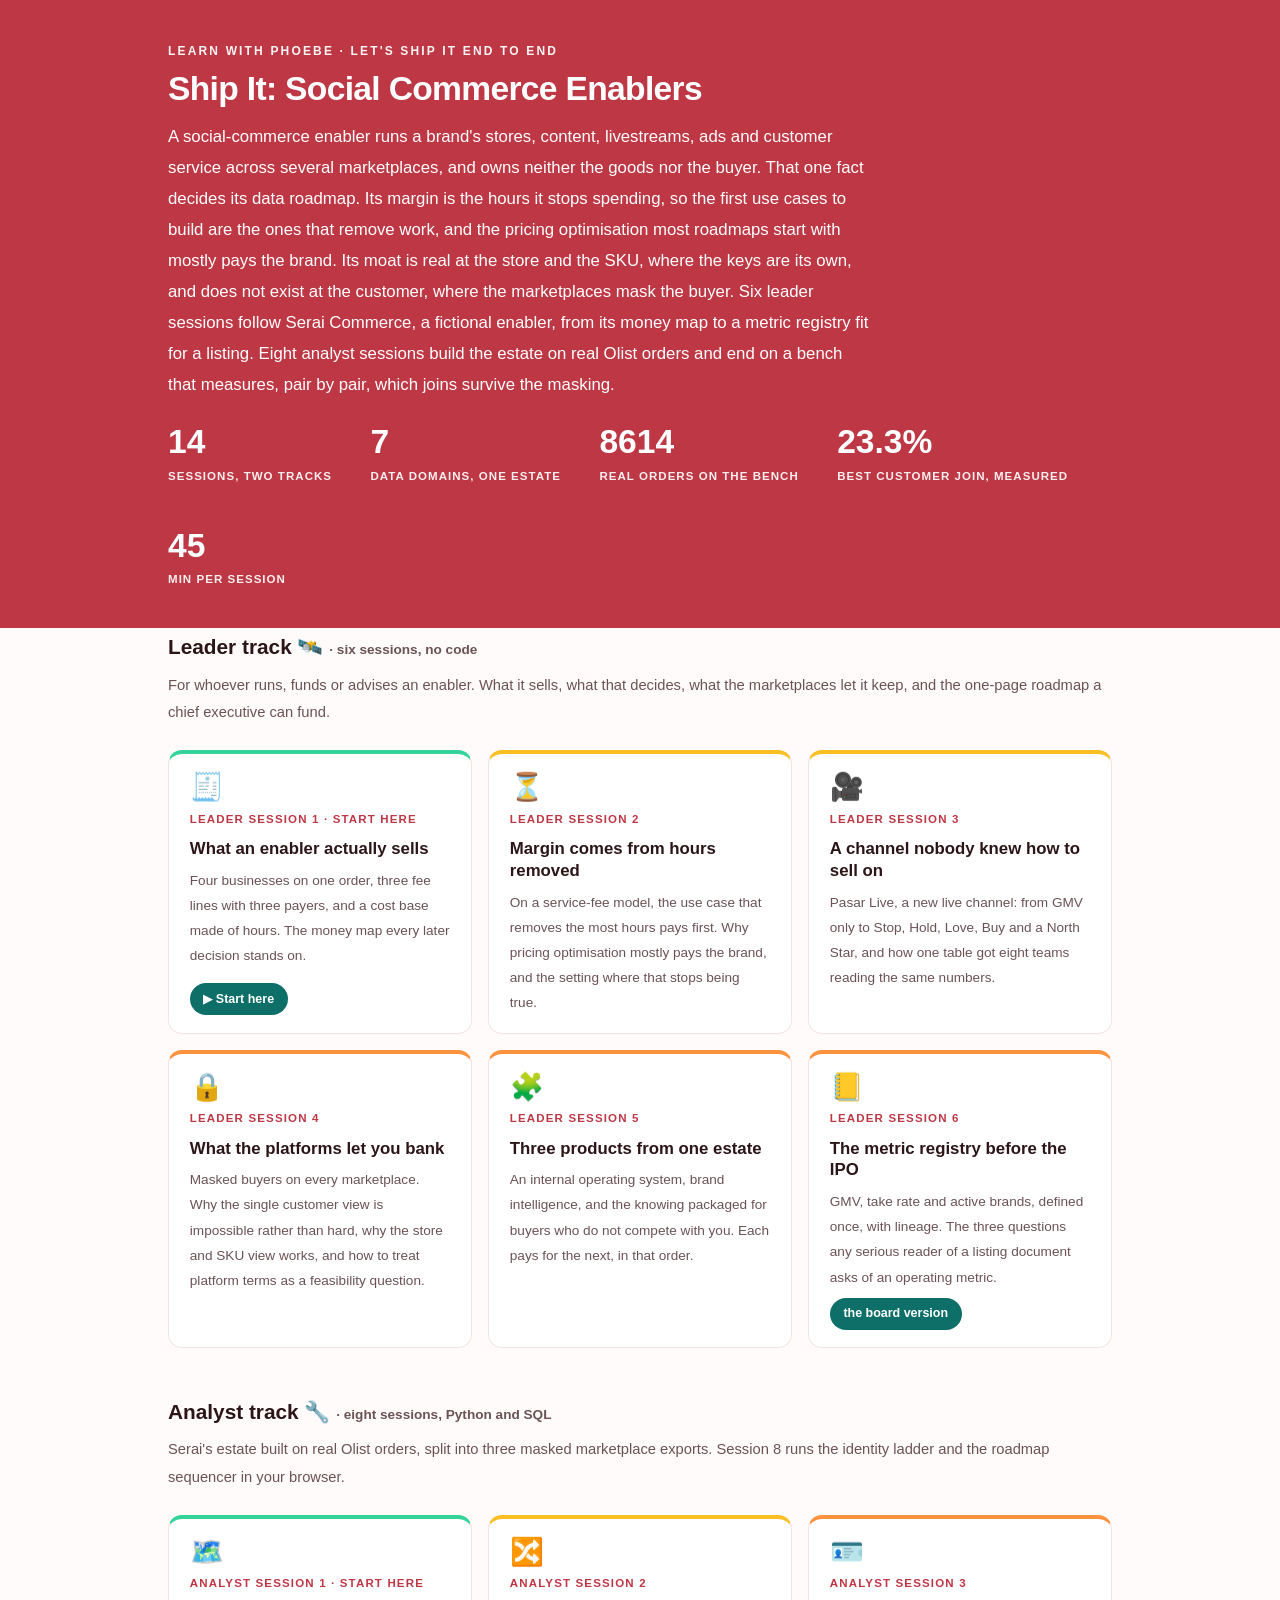
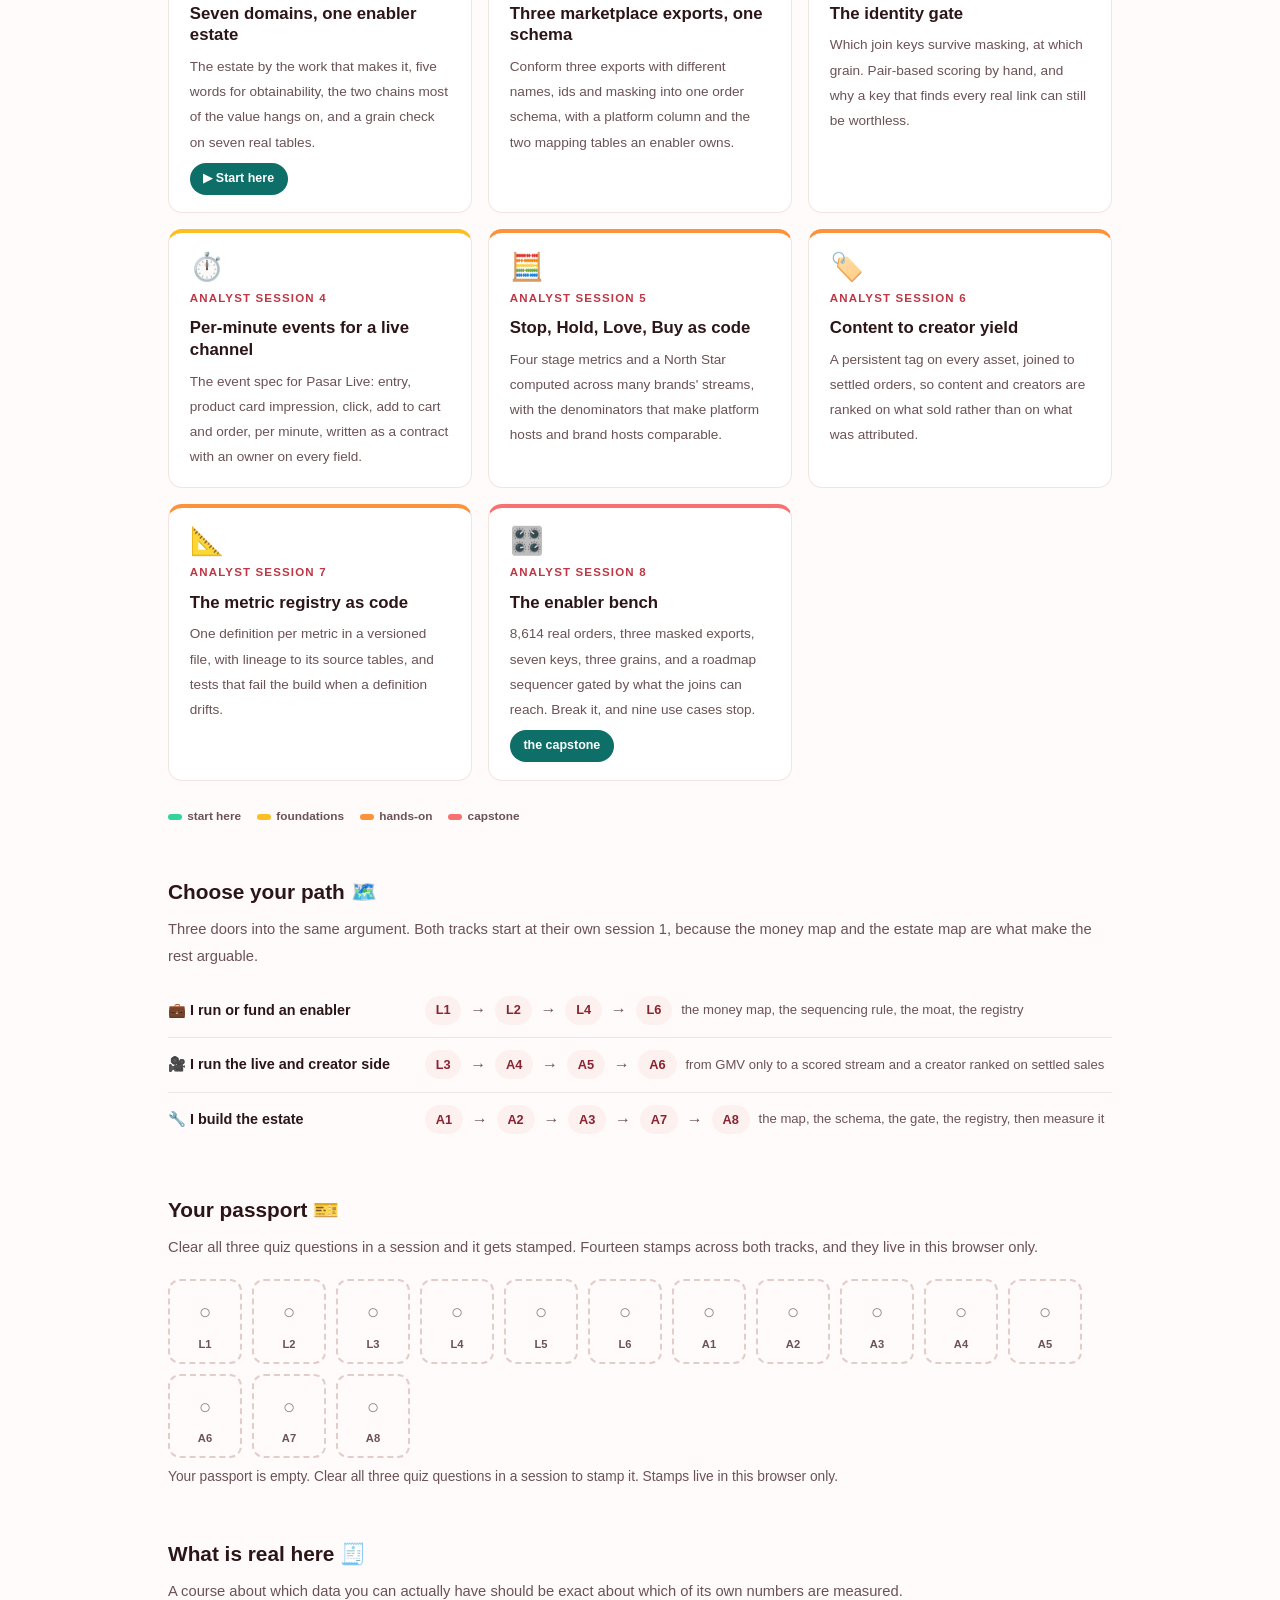
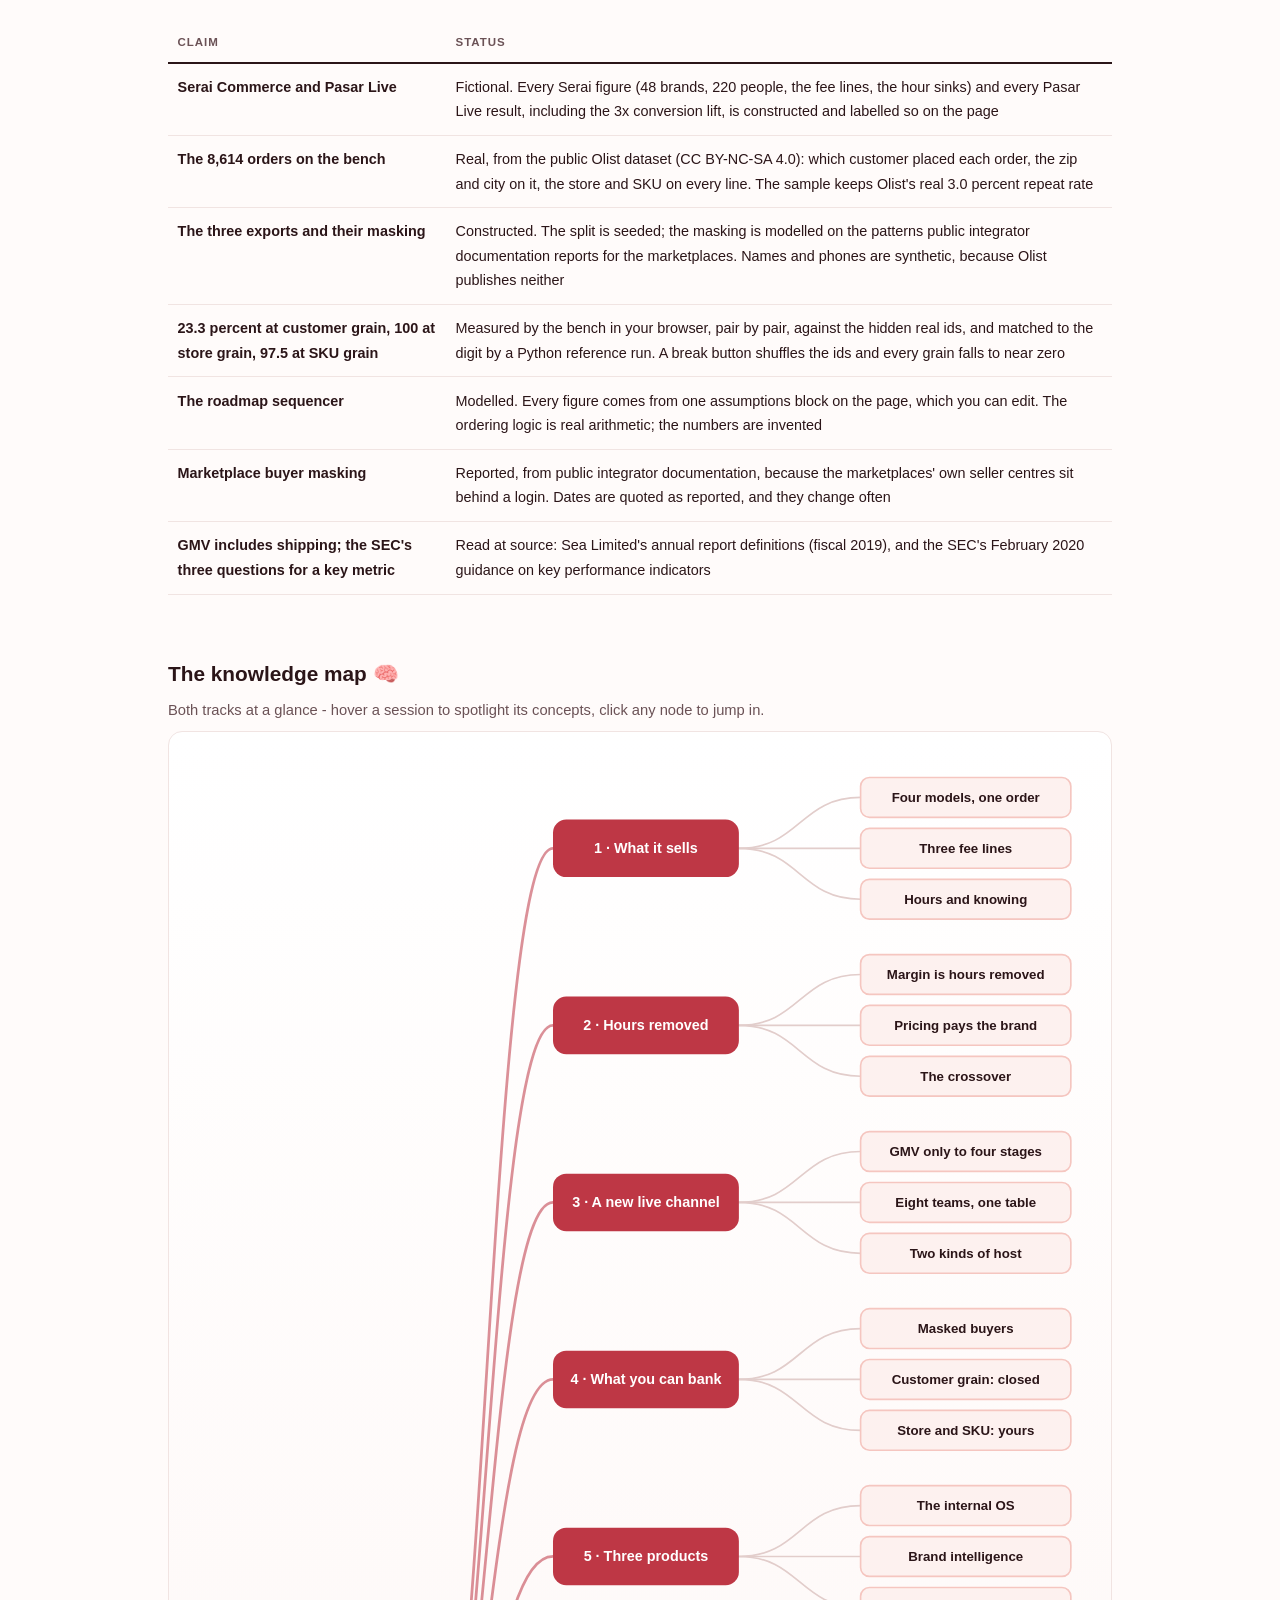
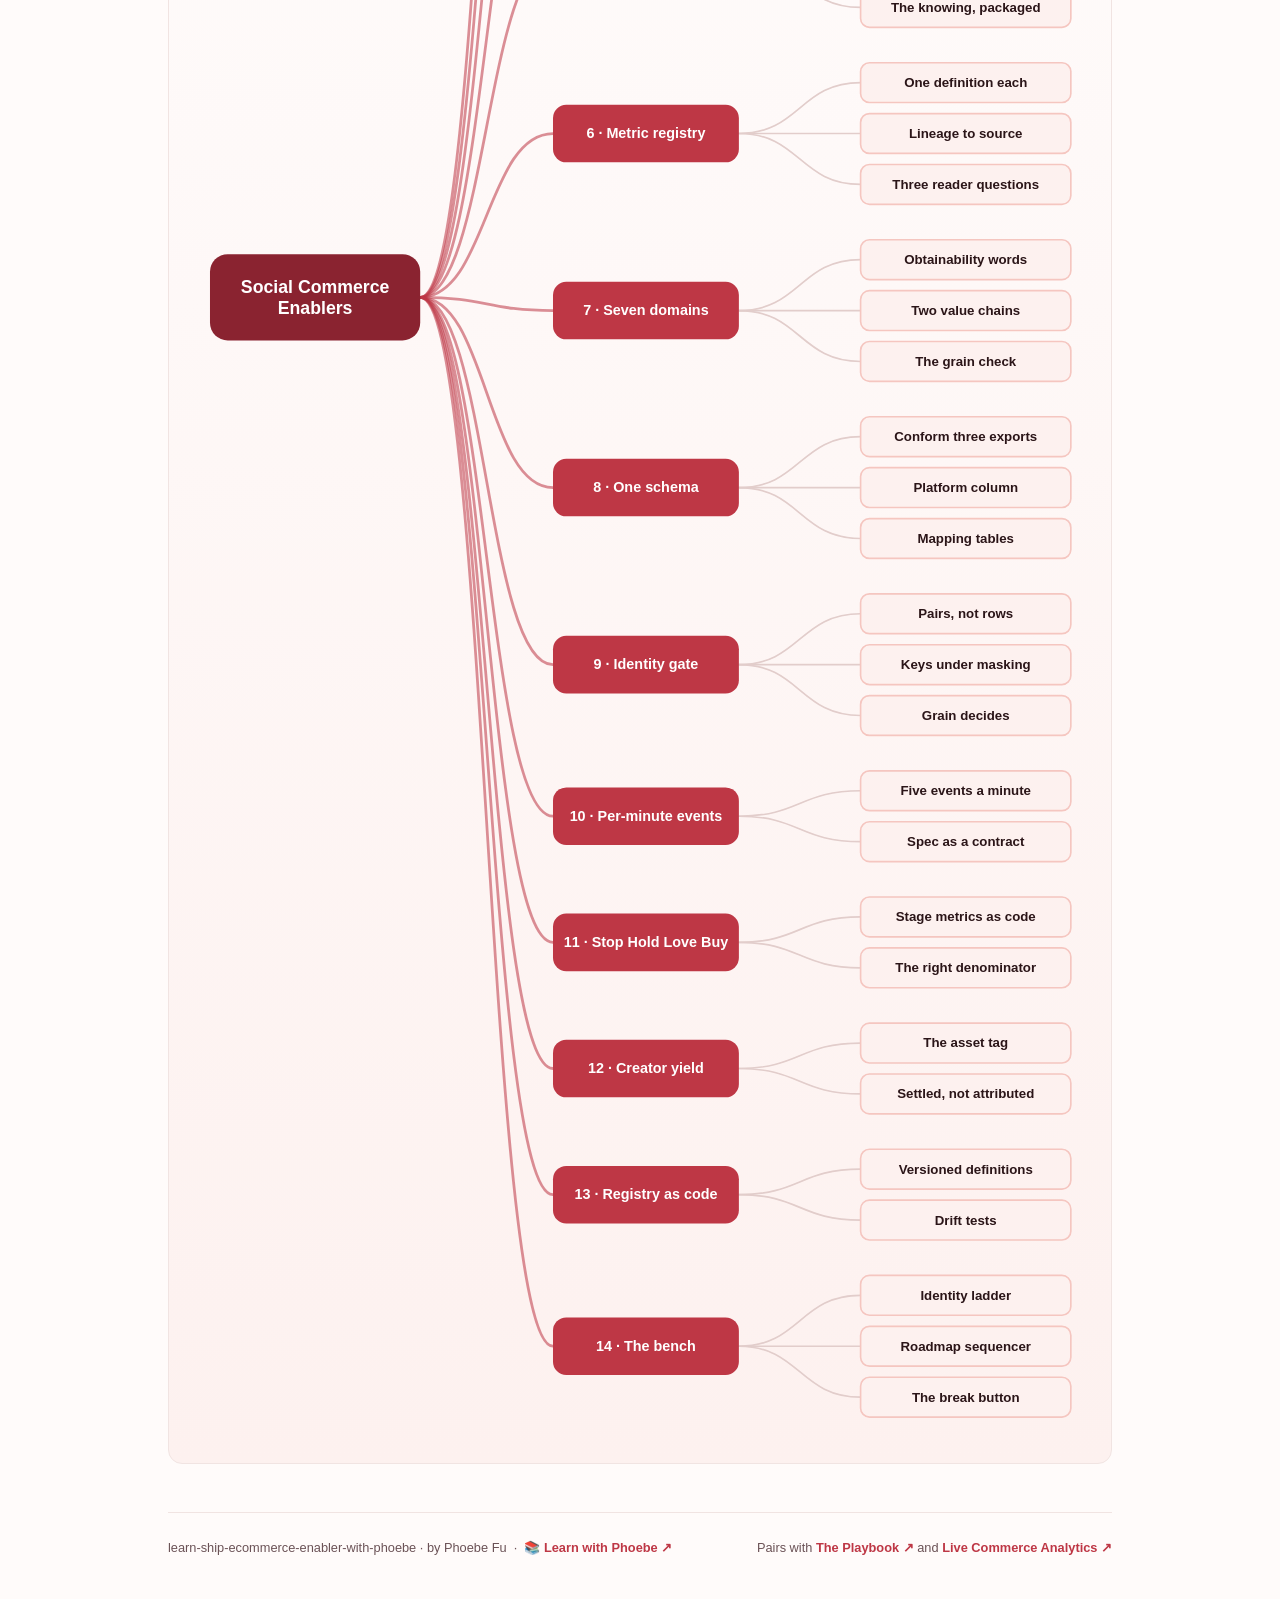
==== commit 21348150: "Lift translucent header text and the empty passport mark to WCAG A full-page contrast probe (every t" ====
--- a/index.html
+++ b/index.html
@@ -17,7 +17,7 @@
 <meta name="twitter:image" content="https://phoebefu6.github.io/learn-ship-ecommerce-enabler-with-phoebe/assets/og-cover.png">
 <!-- social:end -->
 <title>Ship It: Social Commerce Enablers - Learn with Phoebe</title>
-<link rel="stylesheet" href="assets/style.css?v=2">
+<link rel="stylesheet" href="assets/style.css?v=4">
 <style>
 
   .stats-row { display: flex; gap: 2.4rem; margin-top: 1.5rem; flex-wrap: wrap; }
--- a/assets/style.css
+++ b/assets/style.css
@@ -6,6 +6,7 @@
    white on the contrast fill (6.0:1) and a .08 chip wash, measured on painted pixels. */
 
 :root {
+  --faint-text: #A1605A;
   --indigo: #BE3745;
   --indigo-deep: #8A2330;
   --indigo-mid: #E0685E;
@@ -63,7 +64,7 @@
   letter-spacing: -.02em;
 }
 .masthead h1 .accent { color: inherit; }
-.masthead .sub { font-size: 1.05rem; opacity: .92; max-width: 44rem; }
+.masthead .sub { font-size: 1.05rem; opacity: 1; max-width: 44rem; }
 
 .chip-row { display: flex; flex-wrap: wrap; gap: .5rem; margin-top: 1.1rem; }
 .chip {
@@ -531,7 +532,7 @@
   margin-top: 1.1rem;
   flex-wrap: wrap;
 }
-.journey .jlabel { font-size: .7rem; font-weight: 700; text-transform: uppercase; letter-spacing: .09em; opacity: .8; margin-right: .3rem; }
+.journey .jlabel { font-size: .7rem; font-weight: 700; text-transform: uppercase; letter-spacing: .09em; opacity: 1; margin-right: .3rem; }
 .journey a {
   width: 1.7rem; height: 1.7rem;
   border-radius: 999px;
@@ -1129,7 +1130,7 @@
   transition: all .18s ease;
 }
 .pp-stamp:hover { border-color: var(--indigo-soft); }
-.pp-stamp i { font-size: 1.3rem; font-style: normal; opacity: .35; }
+.pp-stamp i { font-size: 1.3rem; font-style: normal; opacity: .7; }
 .pp-stamp b { font: 800 0.7rem Inter, sans-serif; }
 .pp-stamp.got {
   border-style: solid; border-color: var(--indigo);
@@ -1193,7 +1194,7 @@
 .dh-track { display: flex; flex-wrap: wrap; gap: 3px; }
 .dh-cell { font: 700 0.66rem ui-monospace, Menlo, monospace; padding: 3px 6px; border-radius: 5px;
   background: var(--indigo-50); color: var(--indigo-deep); transition: all .1s linear; }
-.dh-cell.rest { background: var(--paper); color: var(--faint); }
+.dh-cell.rest { background: var(--paper); color: var(--faint-text); }
 .dh-cell.now { background: var(--amber); color: #fff; transform: scale(1.18); }
 .dh-panel { border: 1px solid var(--hairline); border-radius: var(--radius); background: #fff; overflow: hidden; }
 .dh-phead { display: flex; align-items: center; gap: 10px; flex-wrap: wrap;
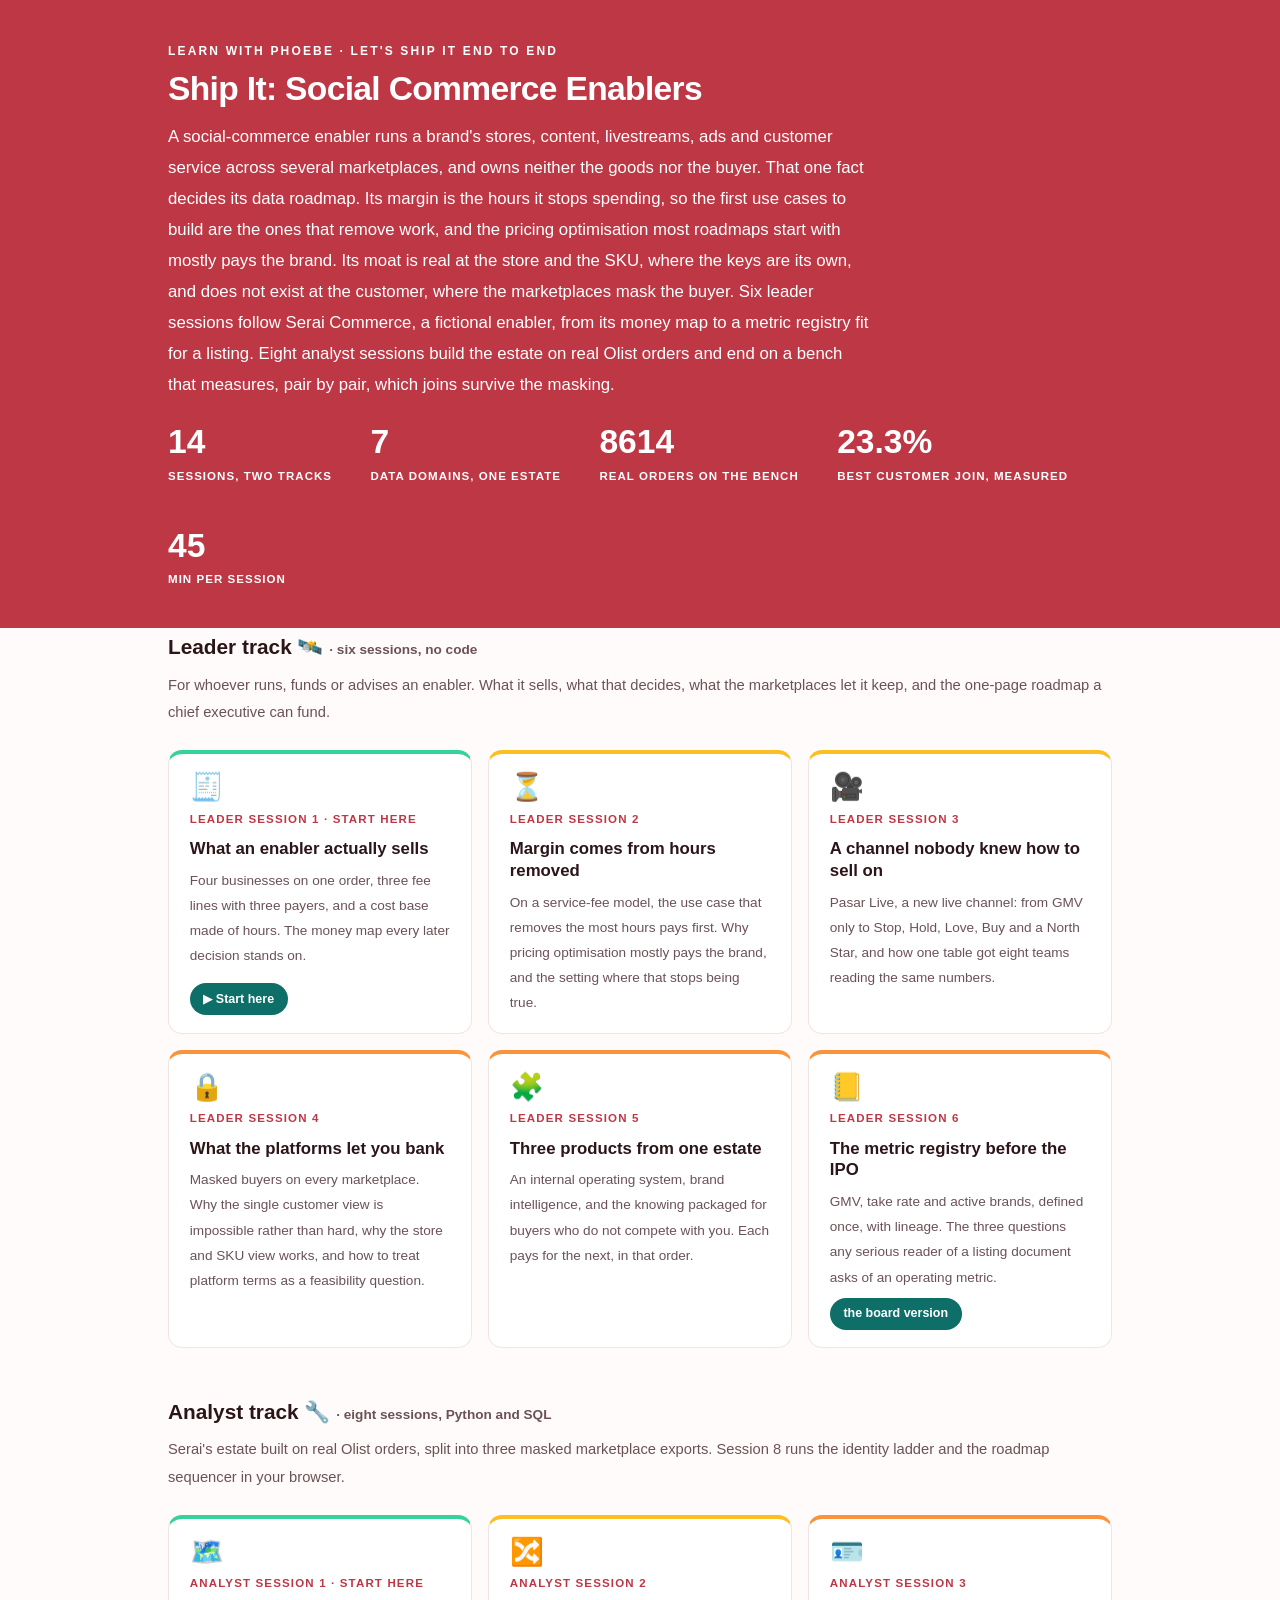
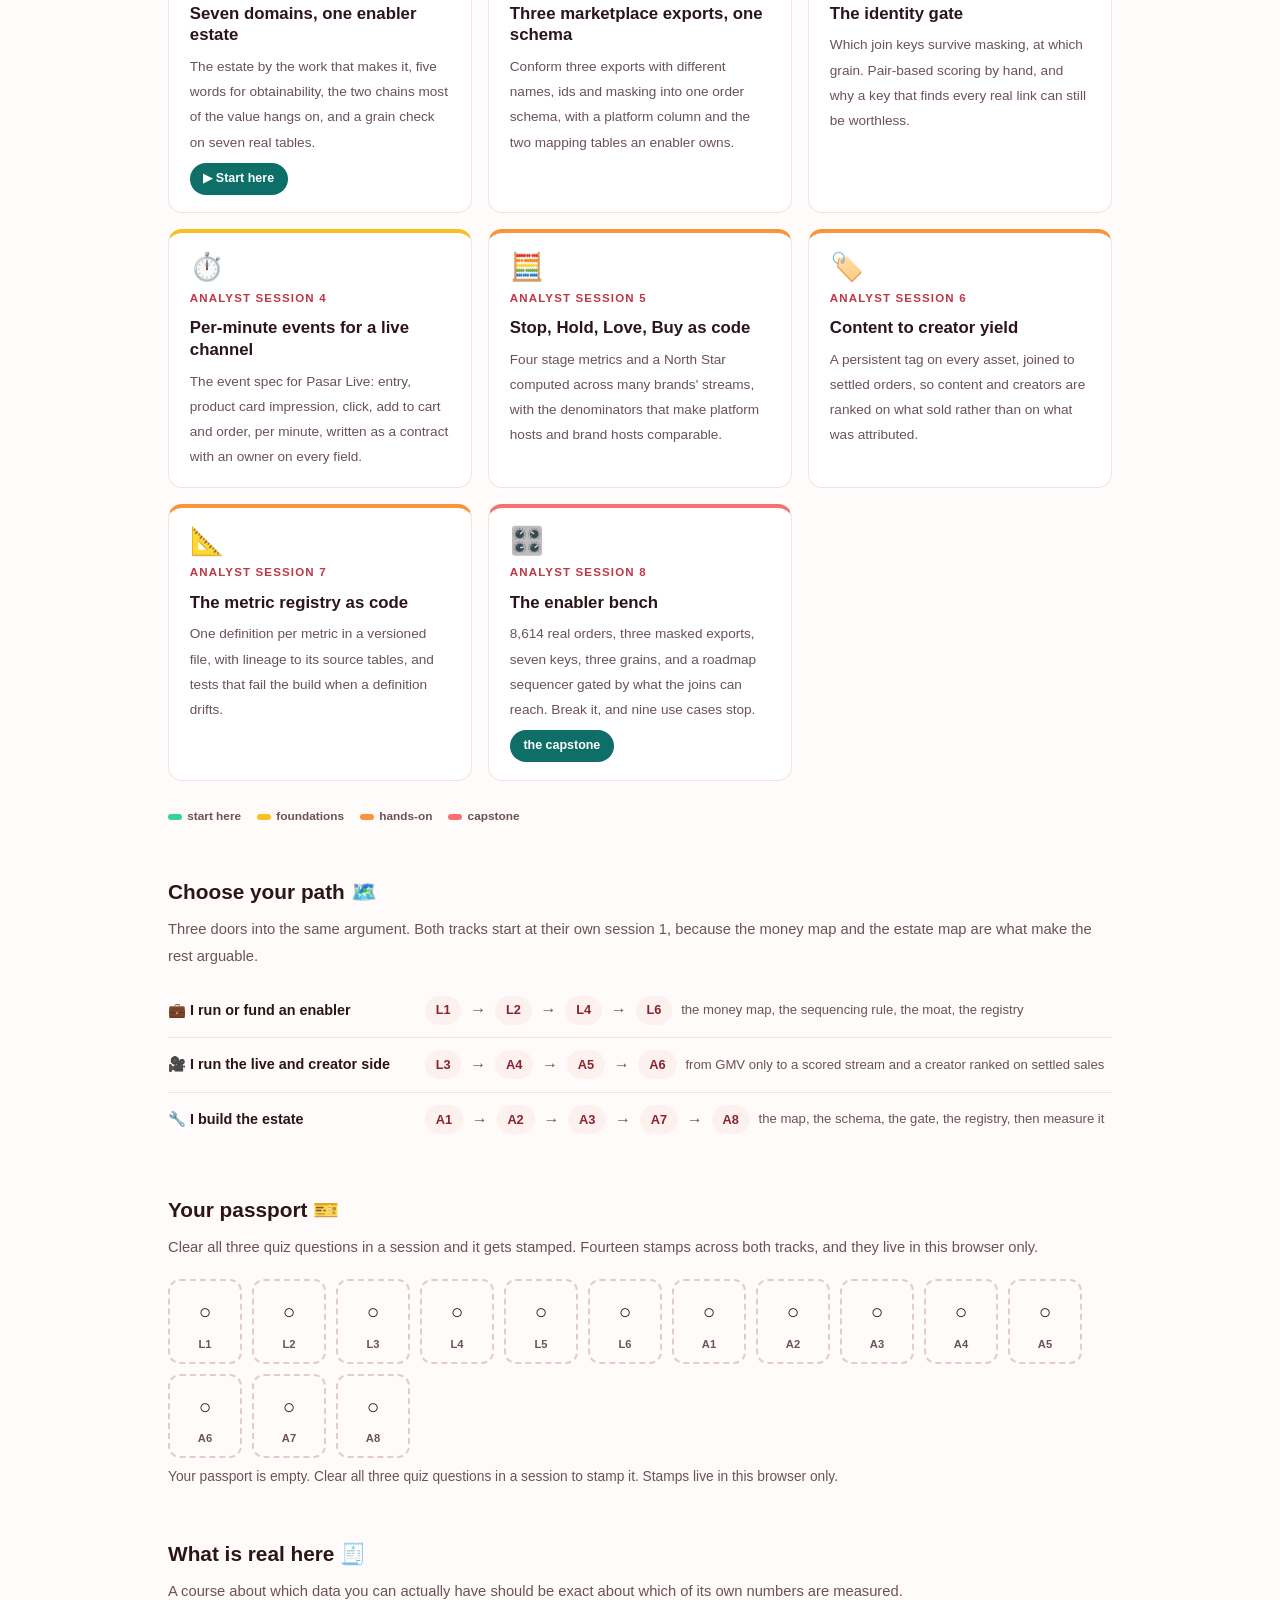
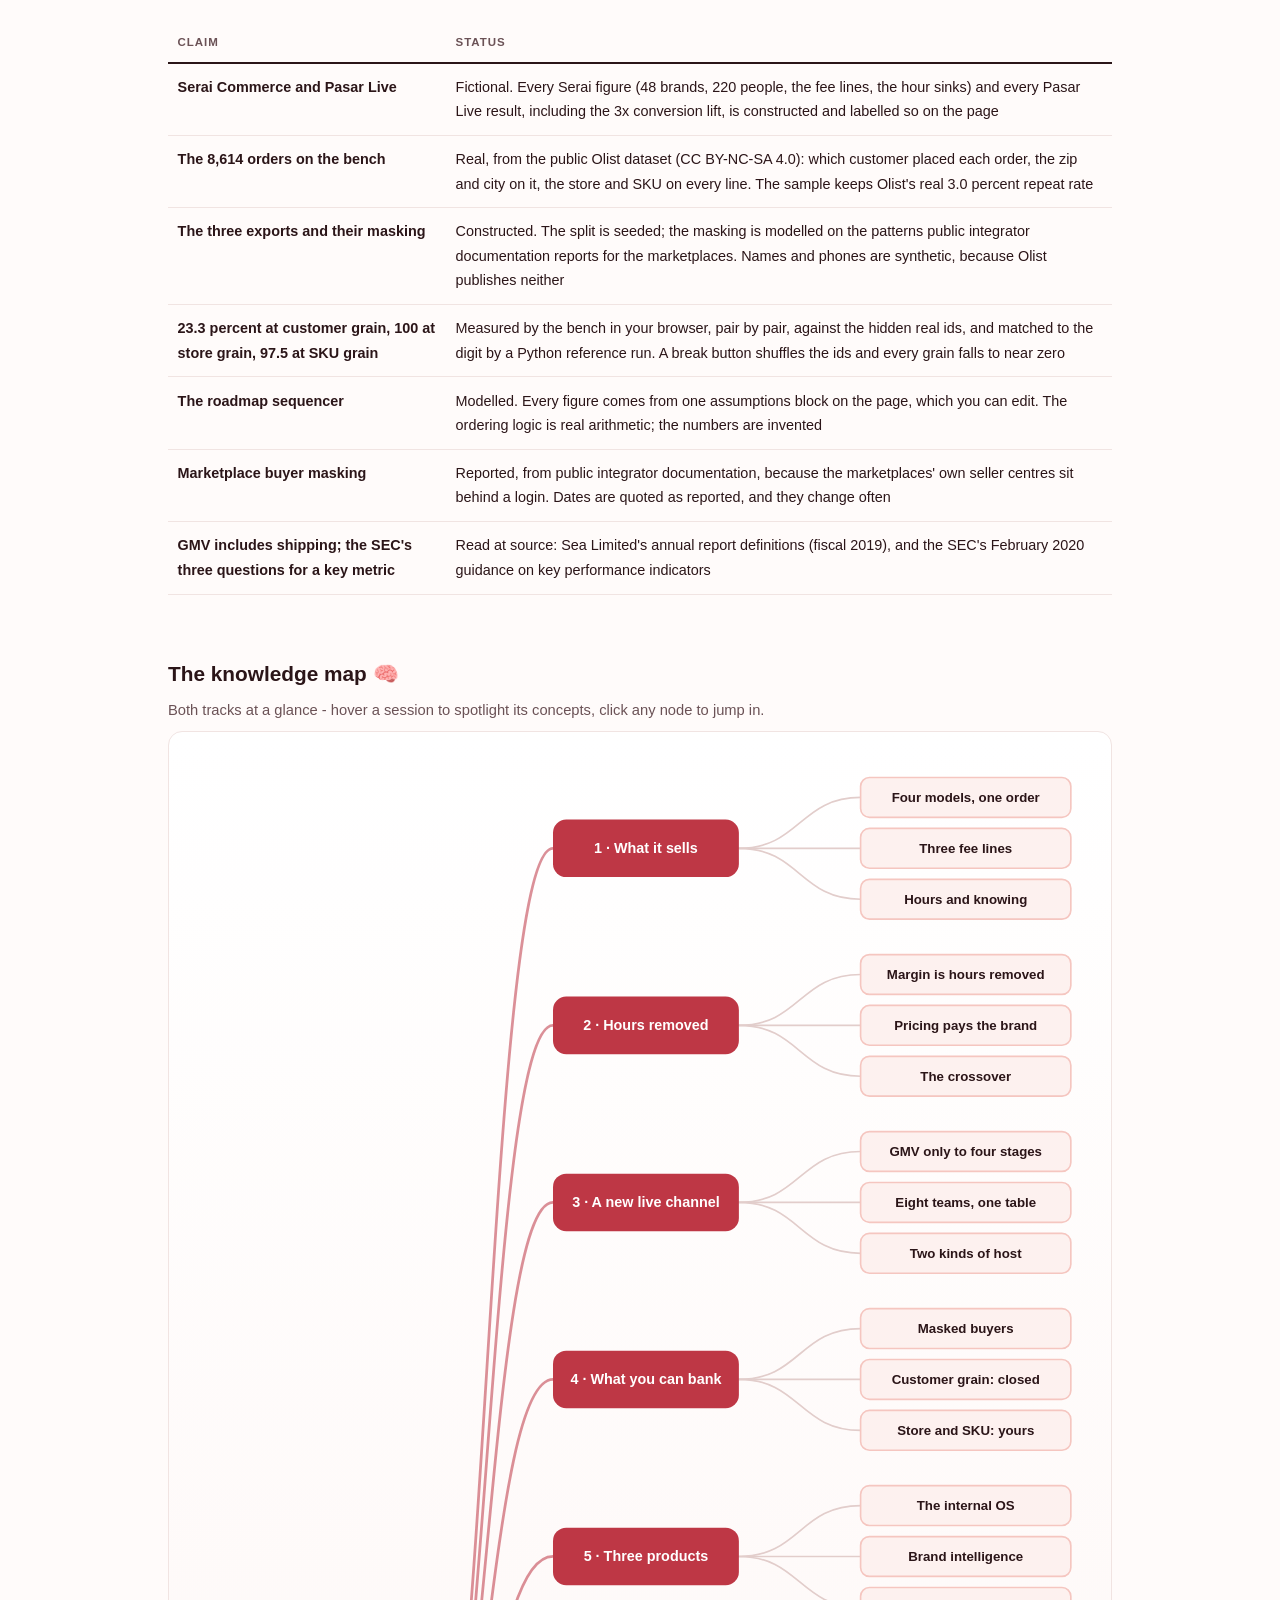
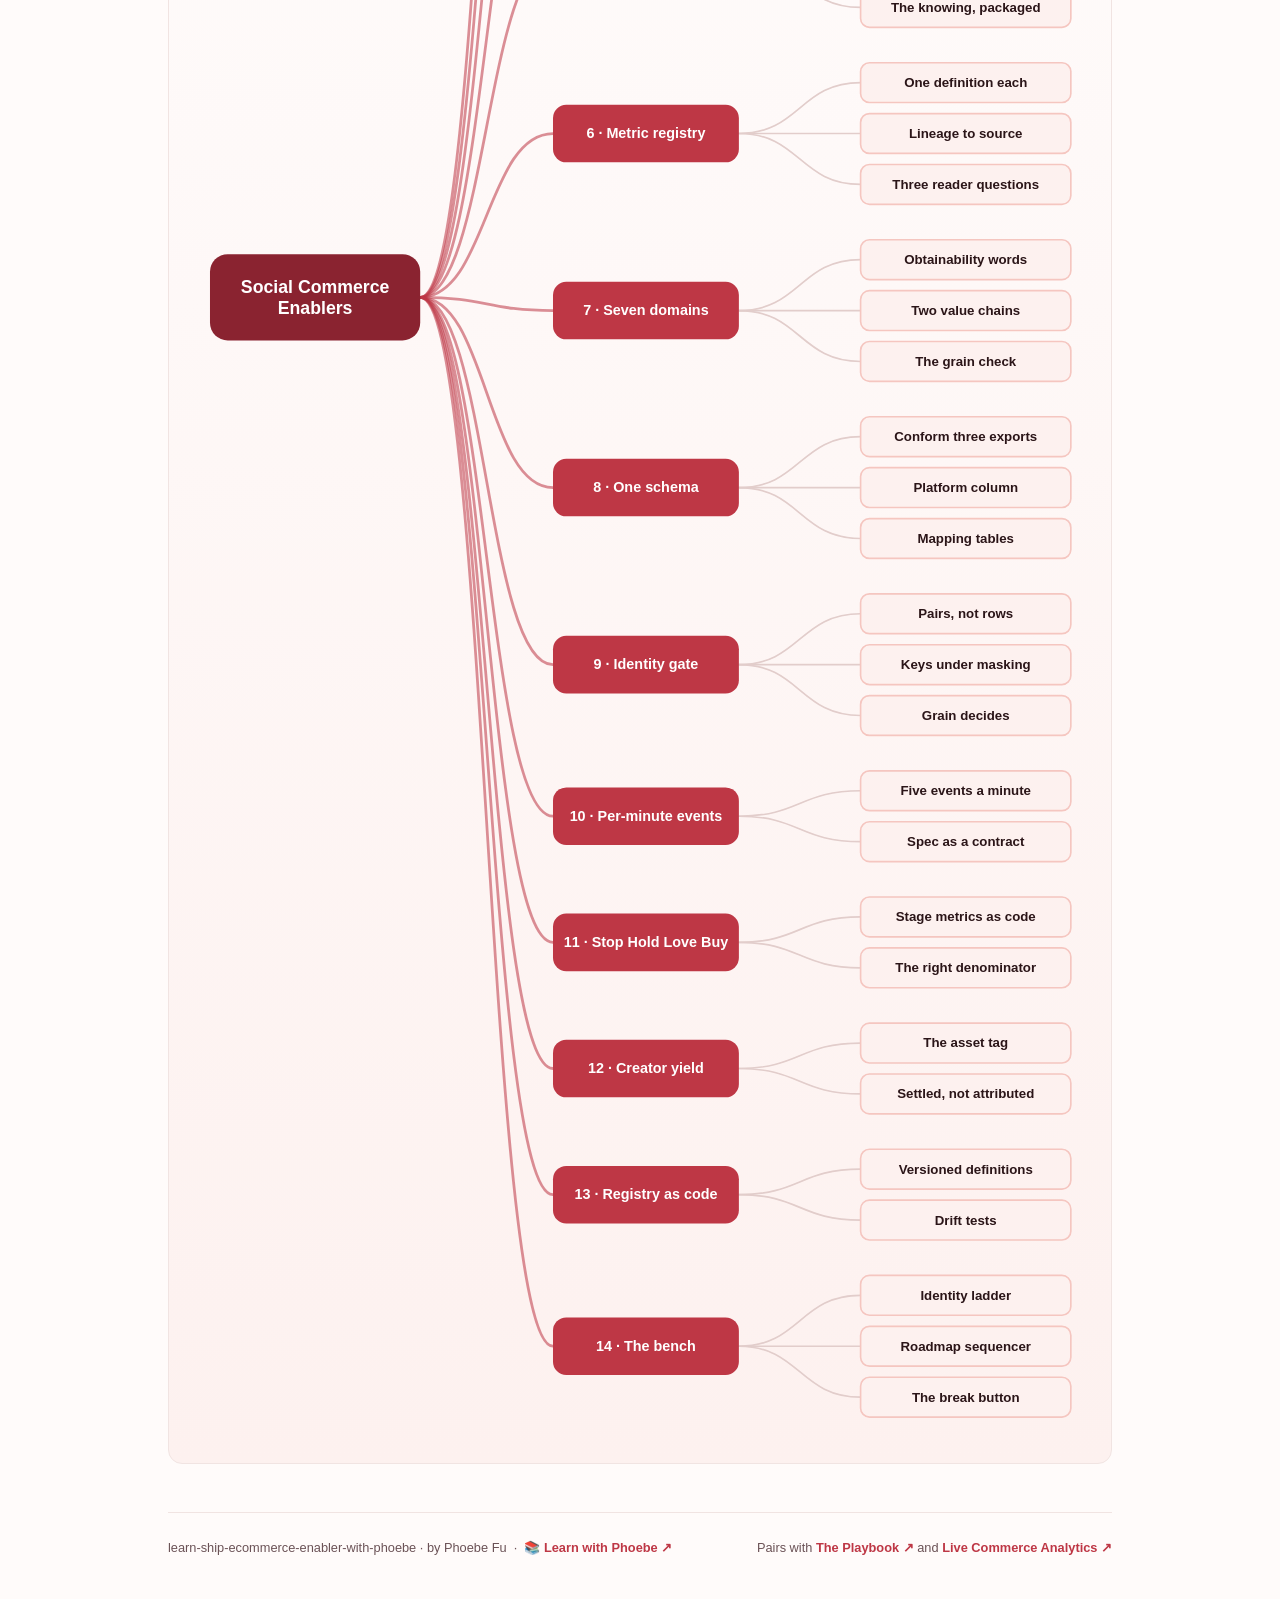
==== commit aaa1753e: "Light surfaces everywhere: lightbox, cheat panel, code boxes; contrast and phone-width fixes Every d" ====
--- a/index.html
+++ b/index.html
@@ -17,12 +17,12 @@
 <meta name="twitter:image" content="https://phoebefu6.github.io/learn-ship-ecommerce-enabler-with-phoebe/assets/og-cover.png">
 <!-- social:end -->
 <title>Ship It: Social Commerce Enablers - Learn with Phoebe</title>
-<link rel="stylesheet" href="assets/style.css?v=4">
+<link rel="stylesheet" href="assets/style.css?v=20">
 <style>
 
   .stats-row { display: flex; gap: 2.4rem; margin-top: 1.5rem; flex-wrap: wrap; }
   .stat b { display: block; font-size: 2.1rem; font-weight: 800; line-height: 1.05; font-variant-numeric: tabular-nums; }
-  .stat span { font-size: .72rem; opacity: .92; text-transform: uppercase; letter-spacing: .09em; font-weight: 600; }
+  .stat span { font-size: .72rem; opacity: 1; text-transform: uppercase; letter-spacing: .09em; font-weight: 600; }
 
   .course-grid { display: grid; grid-template-columns: repeat(auto-fit, minmax(17rem, 1fr)); gap: 1rem; margin-top: 1.5rem; }
   .course-card {
@@ -541,6 +541,6 @@
 };
 </script>
 <script src="assets/mindmap.js?v=1"></script>
-<script src="assets/app.js?v=1"></script>
+<script src="assets/app.js?v=20"></script>
 </body>
 </html>
--- a/assets/style.css
+++ b/assets/style.css
@@ -6,7 +6,7 @@
    white on the contrast fill (6.0:1) and a .08 chip wash, measured on painted pixels. */
 
 :root {
-  --faint-text: #A1605A;
+  --faint-text: #975A55;
   --indigo: #BE3745;
   --indigo-deep: #8A2330;
   --indigo-mid: #E0685E;
@@ -20,8 +20,8 @@
   --amber-ink: #0A4D48;
   --amber-50: #E2F3F0;
   --paper: #FFFBFA;
-  --code-bg: #2B1518;
-  --code-ink: #FBE9E6;
+  --code-bg: #FDF1EF;
+  --code-ink: #2B1518;
   --scrim-rgb: 43,21,24;
   --shadow-rgb: 190,55,69;
   --radius: 14px;
@@ -53,7 +53,7 @@
   font-size: .75rem;
   letter-spacing: .18em;
   text-transform: uppercase;
-  opacity: .95;
+  opacity: 1;
   font-weight: 600;
 }
 .masthead h1 {
@@ -215,7 +215,7 @@
 .pill.light { background: var(--indigo-50); color: var(--indigo); }
 .pill.inkpill { background: var(--ink); color: #fff; }
 .pill.amber, .pill.peach { background: var(--amber); color: #fff; }
-.pill.bare { color: var(--faint); }
+.pill.bare { color: var(--muted); }
 
 /* ---------- 4D grid ---------- */
 .grid-2 { display: grid; grid-template-columns: repeat(auto-fit, minmax(15rem, 1fr)); gap: .8rem; margin: .5rem 0 1rem; }
@@ -244,10 +244,11 @@
 table.clean td:first-child { font-weight: 600; }
 
 /* ---------- prompt boxes ---------- */
-.prompt-box {
+.prompt-box{
   position: relative;
-  background: var(--code-bg);
-  color: var(--code-ink);
+  background: #FDF1EF;
+  border: 1px solid #F1E4E2;
+  color: #2B1518;
   border-radius: var(--radius);
   padding: 1.1rem 1.2rem;
   margin: 1rem 0 1.2rem;
@@ -257,12 +258,12 @@
   white-space: pre-wrap;
   word-break: break-word;
 }
-.prompt-box .label {
+.prompt-box .label{
   position: absolute;
   top: -0.7rem;
   left: 1rem;
-  background: var(--indigo);
-  color: #fff;
+  background: #BE3745;
+  color: #FFFFFF;
   font-family: "Inter", -apple-system, sans-serif;
   font-size: .68rem;
   font-weight: 700;
@@ -273,13 +274,13 @@
 }
 .prompt-box.bad .label { background: var(--faint); color: var(--ink); }
 .prompt-box.good .label { background: var(--amber); color: #fff; }
-.copy-btn {
+.copy-btn{
   position: absolute;
   top: .7rem;
   right: .7rem;
-  background: rgba(255,255,255,.1);
-  border: 1px solid rgba(255,255,255,.25);
-  color: #fff;
+  background: #FFFFFF;
+  border: 1px solid #F1E4E2;
+  color: #2B1518;
   border-radius: 999px;
   padding: .25rem .8rem;
   font-size: .72rem;
@@ -288,7 +289,7 @@
   font-family: "Inter", -apple-system, sans-serif;
   transition: background .15s ease;
 }
-.copy-btn:hover { background: rgba(255,255,255,.22); }
+.copy-btn:hover { background: #F1E4E2; }
 .copy-btn.copied { background: var(--amber); border-color: var(--amber); color: #fff; }
 
 /* ---------- demo steps ---------- */
@@ -378,11 +379,11 @@
   gap: .4rem;
 }
 
-.lightbox {
+.lightbox{
   position: fixed;
   inset: 0;
   z-index: 100;
-  background: rgba(255,251,250,.96);
+  background: rgba(255,251,250,.97);
   display: none;
   align-items: center;
   justify-content: center;
@@ -390,7 +391,7 @@
   cursor: zoom-out;
 }
 .lightbox.open { display: flex; }
-.lightbox .inner {
+.lightbox .inner{
   background: #fff;
   border: 1px solid var(--faint);
   box-shadow: 0 18px 60px rgba(var(--shadow-rgb),.18);
@@ -401,7 +402,7 @@
   overflow: auto;
 }
 .lightbox .inner svg, .lightbox .inner img { width: min(88vw, 70rem); height: auto; }
-.lightbox .close-hint {
+.lightbox .close-hint{
   position: fixed;
   top: 1rem; right: 1.4rem;
   color: var(--ink);
@@ -425,19 +426,20 @@
 .covered-row .note { margin-left: auto; color: var(--muted); font-size: .78rem; text-align: right; }
 
 /* ---------- cheat sheet footer ---------- */
-.cheat {
-  background: var(--ink);
-  color: #fff;
+.cheat{
+  background: #FDF1EF;
+  border: 1px solid #F1E4E2;
+  color: #2B1518;
   border-radius: var(--radius);
   padding: 1.6rem 1.6rem 1.3rem;
   margin-top: 3rem;
 }
 .cheat h3 { font-size: 1.1rem; margin-bottom: 1rem; }
-.cheat h3 span { color: var(--indigo-soft); }
+.cheat h3 span { color: #BE3745; }
 .cheat .grid-2 { gap: 1rem; }
 .cheat .cheat-item { border-left: 3px solid var(--indigo-mid); padding-left: .8rem; }
-.cheat .cheat-item b { display: block; font-size: .85rem; color: var(--indigo-soft); }
-.cheat .cheat-item span { font-size: .82rem; opacity: .85; }
+.cheat .cheat-item b { display: block; font-size: .85rem; color: #8A2330; }
+.cheat .cheat-item span { font-size: .82rem; color: #6B5256; }
 
 footer.pagefoot {
   border-top: 1px solid var(--hairline);
@@ -1130,7 +1132,7 @@
   transition: all .18s ease;
 }
 .pp-stamp:hover { border-color: var(--indigo-soft); }
-.pp-stamp i { font-size: 1.3rem; font-style: normal; opacity: .7; }
+.pp-stamp i { font-size: 1.3rem; font-style: normal; opacity: 1; }
 .pp-stamp b { font: 800 0.7rem Inter, sans-serif; }
 .pp-stamp.got {
   border-style: solid; border-color: var(--indigo);
@@ -1363,7 +1365,8 @@
 
 /* contract validator */
 .ct-wrap { display: grid; grid-template-columns: 1fr 1fr; gap: .9rem; }
-.ct-wrap textarea { width: 100%; min-height: 15rem; font-family: ui-monospace, SFMono-Regular, "SF Mono", Menlo, Consolas, monospace; font-size: .8rem; line-height: 1.6; border: 1px solid var(--hairline); border-radius: 10px; padding: .6rem .7rem; background: var(--code-bg); color: var(--code-ink); resize: vertical; }
+.ct-wrap textarea{ width: 100%; min-height: 15rem; font-family: ui-monospace, SFMono-Regular, "SF Mono", Menlo, Consolas, monospace; font-size: .8rem; line-height: 1.6; border: 1px solid var(--hairline); border-radius: 10px; padding: .6rem .7rem; background: #FDF1EF;
+  border: 1px solid #F1E4E2; color: #2B1518; resize: vertical; }
 .ct-out { border: 1px solid var(--hairline); border-radius: 10px; padding: .6rem .7rem; background: var(--paper); font-size: .82rem; max-height: 22rem; overflow-y: auto; }
 .ct-group { margin-bottom: .7rem; }
 .ct-group b { display: block; font-size: .7rem; text-transform: uppercase; letter-spacing: .04em; color: var(--muted); margin-bottom: .25rem; }
@@ -1592,3 +1595,28 @@
   .eb-uc { grid-template-columns: minmax(0, 1fr) auto; grid-template-areas: "name ctl" "val ctl" "needs ctl" "ship ctl"; }
   .eb-gauge { grid-template-columns: 64px 1fr 52px; }
 }
+
+/* layout-patch-3: phone-width overflow (2026-10-10) */
+.sql-bar { flex-wrap: wrap; }
+@media (max-width: 480px) {
+  .covered-row { flex-wrap: wrap; }
+  .covered-row .note { margin-left: 0; text-align: left; flex-basis: 100%; }
+  details.card summary { flex-wrap: wrap; }
+  details.card summary .mini { white-space: normal; }
+  .wk, .sqlbox, .prompt-box, pre { max-width: 100%; overflow-x: auto; }
+  .mono, code, strong, .note { overflow-wrap: anywhere; }
+  select, input[type=range], label { max-width: 100%; }
+  canvas, svg, img { max-width: 100%; height: auto; }
+  .tree-kids, .tree-node-wrap, .tree-node, .rb-night, .al-row, .gd-field, .tl-row, .sl-row { max-width: 100%; overflow-x: auto; }
+  .tl-cols, .sl-cols, .bb-cols, .ev-cols, [class$="-cols"] { grid-template-columns: 1fr !important; display: grid; }
+  .tl-cols > *, .sl-cols > *, [class$="-cols"] > * { min-width: 0; max-width: 100%; }
+  .mono { white-space: normal; }
+  .er-w, .bb-lab, .tl-lev, .sl-lev { max-width: 100%; white-space: normal; }
+}
+/* contrast-patch-2b */
+.cheat a { color: var(--indigo-deep, var(--ink)); }
+.chip.audience { background: transparent; border-color: rgba(255,255,255,.55); }
+.masthead a, .masthead .sub a { color: #fff; text-decoration: underline; text-underline-offset: 2px; }
+.prompt-box b, .prompt-box strong { color: var(--indigo-deep, var(--ink)); }
+.prompt-box span, .prompt-box em, .prompt-box i { color: inherit; }
+.pp-stamp i { color: var(--ink); }
